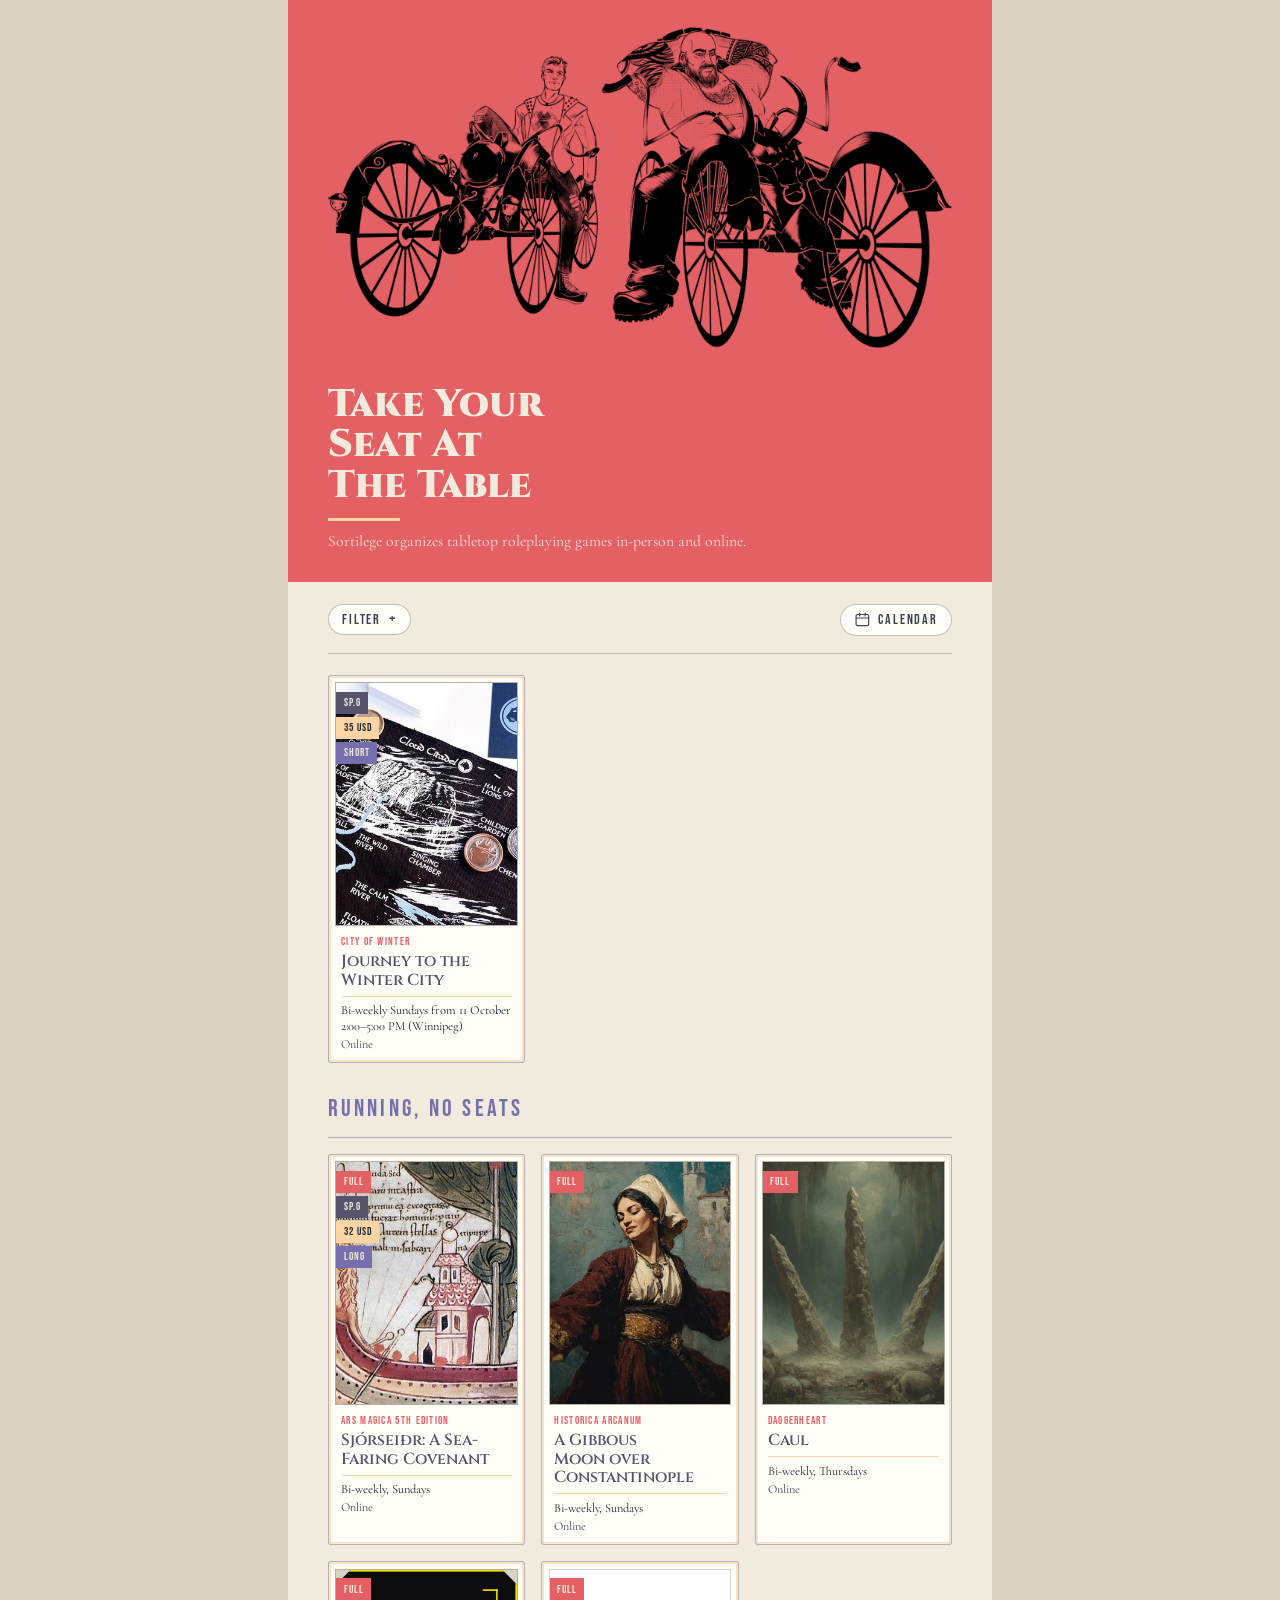
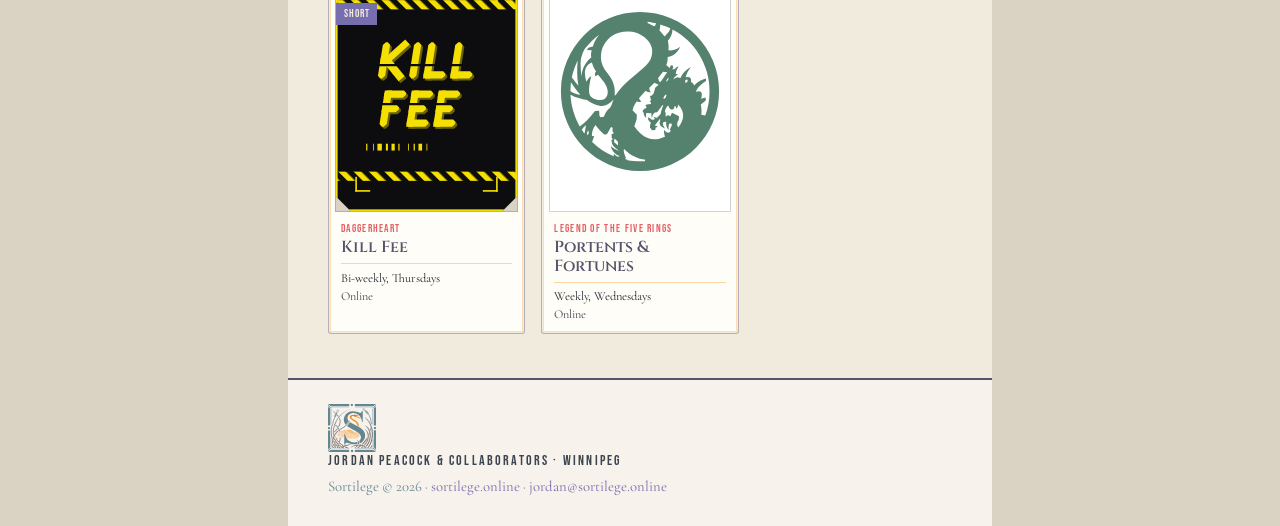
==== index.html @ 41e61c73 "Add the four Twin Cities Con one-shots, with art Hogmen, Speed Run, Glory and One With the Earth, 20" ====
<!DOCTYPE html>
<html lang="en">
<head>
<!-- Bump the ?v= on styles.css / data.js / app.js when they change,
     so returning visitors are not served a cached copy. -->
<meta charset="utf-8">
<meta name="viewport" content="width=device-width, initial-scale=1">
<title>Sortilege — Take Your Seat</title>
<meta name="description" content="Register for a Sortilege table.">
<link rel="icon" href="favicon.svg" type="image/svg+xml">
<link rel="alternate icon" href="favicon-32.png" sizes="32x32">
<link rel="apple-touch-icon" href="apple-touch-icon.png">
<meta name="theme-color" content="#e46064">
<link rel="preconnect" href="https://fonts.googleapis.com">
<link rel="preconnect" href="https://fonts.gstatic.com" crossorigin>
<link href="https://fonts.googleapis.com/css2?family=Cinzel:wght@400;600;700;900&amp;family=Cormorant+Garamond:ital,wght@0,300;0,400;0,500;0,600;1,400&amp;family=Bebas+Neue&amp;display=swap" rel="stylesheet">
<link rel="stylesheet" href="styles.css?v=48">
</head>
<body>
<main class="sheet">

  <header class="hero">
    <!-- Starts as the house art, which is the one thing that multiplies onto
         the coral. fillHero() drops is-house when an event supplies its own. -->
    <div class="hero__art is-house">
      <img id="hero-art" src="assets/art/the-filth.png" alt="" width="1600" height="822">
      <!-- Only set when the art's licence requires naming someone. Most of the
           set does not, so this stays hidden and takes up no room. Revealed on
           hover, and focusable so a keyboard or a tap can reach it too — hover
           alone does not exist on the phones this site is scanned from. -->
      <p class="hero__credit" id="hero-credit" tabindex="0" hidden></p>
    </div>
    <div class="hero__body">
      <p class="hero__system" id="hero-system" hidden></p>
      <h1 id="hero-title">Take Your <br>Seat At <br>The Table</h1>
      <div class="rule-gold"></div>
      <p id="hero-pitch">Sortilege organizes tabletop roleplaying games in-person and online.</p>
    </div>
  </header>

  <!-- Shown when no ?event= key is given, or the key is not one we know.
       Filter bar and tiles are both built from window.EVENTS by app.js. -->
  <section class="chooser" id="chooser" hidden>
    <div class="sec sec--chooser">
      <p class="lede" id="chooser-lede" hidden></p>

      <div class="filterbar">
        <div class="filterbar__row">
          <button type="button" class="filters__toggle" id="filters-toggle"
                  aria-expanded="false" aria-controls="filters">
            <span>FILTER</span>
            <span class="filters__active" id="filters-active" hidden></span>
            <span class="filters__caret" aria-hidden="true">+</span>
          </button>

          <button type="button" class="viewtoggle" id="view-toggle"
                  aria-pressed="false" aria-controls="calendar">
            <svg viewBox="0 0 24 24" aria-hidden="true" focusable="false">
              <rect x="3" y="5" width="18" height="16" rx="2"></rect>
              <path d="M3 10h18M8 3v4M16 3v4"></path>
            </svg>
            <span class="viewtoggle__label">CALENDAR</span>
          </button>
        </div>
        <div class="filters" id="filters" role="group" aria-label="Filter the tables" hidden></div>
      </div>

      <div class="tarots" id="chooser-list"></div>

      <!-- Tables with no seats left, kept below the ones you can still join.
           Built by the same code from the same filtered set. -->
      <div class="chooser__full" id="chooser-full" hidden>
        <h3 class="chooser__fullhead">RUNNING, NO SEATS</h3>
        <div class="tarots" id="chooser-full-list"></div>
      </div>

      <!-- Month view. Built from the same filtered set as the tiles. -->
      <section class="calendar" id="calendar" hidden aria-label="Games by month">
        <div class="calendar__head">
          <button type="button" class="calendar__nav" id="cal-prev" aria-label="Previous month">&#8592;</button>
          <h3 class="calendar__month" id="cal-month" role="status" aria-live="polite"></h3>
          <button type="button" class="calendar__nav" id="cal-next" aria-label="Next month">&#8594;</button>
        </div>
        <div class="calendar__grid" id="cal-grid"></div>
        <p class="calendar__note" id="cal-note"></p>
      </section>

      <p class="chooser__empty" id="chooser-empty" hidden>
        Nothing matches that combination.
        <button type="button" class="linkish" id="filters-clear">Show everything</button>
      </p>
    </div>
  </section>

  <!-- A table that has already played. Its QR still works and says so. -->
  <section class="notice" id="past" hidden>
    <div class="sec">
      <p class="kicker">ALREADY PLAYED</p>
      <h2 class="notice__title">This One Has Run</h2>

      <div class="booking">
        <p class="booking__kicker">THE TABLE</p>
        <p class="booking__title" id="past-event"></p>
        <dl class="booking__meta" id="past-meta"></dl>
      </div>

      <p class="lede" id="past-lede"></p>

      <a class="pay" id="past-browse" href="?">SEE WHAT'S ON NOW →</a>
    </div>
  </section>

  <!-- A table that was called off. Its QR still works and says what happened
       rather than claiming the night ran. -->
  <section class="notice" id="cancelled" hidden>
    <div class="sec">
      <p class="kicker">CALLED OFF</p>
      <h2 class="notice__title">This One Was Cancelled</h2>

      <div class="booking">
        <p class="booking__kicker">THE TABLE</p>
        <p class="booking__title" id="cancelled-event"></p>
        <dl class="booking__meta" id="cancelled-meta"></dl>
      </div>

      <p class="lede" id="cancelled-lede"></p>

      <a class="pay" id="cancelled-browse" href="?">SEE WHAT'S ON NOW →</a>
    </div>
  </section>

  <!-- Still running, but shut to signups. Its QR still works and says so. -->
  <section class="notice" id="closed" hidden>
    <div class="sec">
      <p class="kicker">REGISTRATION CLOSED</p>
      <h2 class="notice__title">This One Is Full Up</h2>

      <div class="booking">
        <p class="booking__kicker">THE TABLE</p>
        <p class="booking__title" id="closed-event"></p>
        <dl class="booking__meta" id="closed-meta"></dl>
      </div>

      <p class="lede" id="closed-lede"></p>

      <a class="pay" id="closed-browse" href="?">SEE WHAT'S ON NOW →</a>
    </div>
  </section>

  <!-- Run by us, seated by somebody else — a convention, say. Listed in full,
       but it takes nothing: the seats are not ours to give. -->
  <section class="notice" id="elsewhere" hidden>
    <div class="sec">
      <p class="kicker">SEATS COME FROM ELSEWHERE</p>
      <h2 class="notice__title">This One Is Booked There</h2>

      <div class="booking">
        <p class="booking__kicker">THE TABLE</p>
        <p class="booking__title" id="elsewhere-event"></p>
        <dl class="booking__meta" id="elsewhere-meta"></dl>
      </div>

      <p class="lede" id="elsewhere-lede"></p>

      <a class="pay" id="elsewhere-link" href="#" target="_blank" rel="noopener" hidden></a>
      <p class="hint" id="elsewhere-hint" hidden>Opens in a new tab.</p>

      <a class="booking__swap" id="elsewhere-swap" href="?">Not this one? Pick another table</a>
    </div>
  </section>

  <!-- StartPlaying tables are booked there, not here: no form, just the handoff. -->
  <section class="notice handoff" id="handoff" hidden>
    <div class="sec">
      <p class="kicker">BOOKED ELSEWHERE</p>
      <h2 class="notice__title">This One Runs On StartPlaying</h2>

      <div class="booking" id="handoff-booking">
        <p class="booking__kicker">THE TABLE</p>
        <p class="booking__title" id="handoff-event"></p>
        <dl class="booking__meta" id="handoff-meta"></dl>
      </div>

      <p class="lede" id="handoff-lede">
        Seats for this game are sold and scheduled through StartPlaying.games, so
        there is nothing to fill in here. You will need a StartPlaying account —
        they are free — and then you can claim your seat on the listing.
      </p>

      <a class="pay" id="handoff-link" href="#" target="_blank" rel="noopener">BOOK ON STARTPLAYING →</a>
      <p class="hint">Opens StartPlaying in a new tab.</p>

      <a class="booking__swap" id="handoff-swap" href="?">Not this one? Pick another table</a>
    </div>
  </section>

  <form class="form" id="register" novalidate hidden>

    <p class="intro" id="intro">Fill this in to claim a seat. I read every one myself and reply to confirm.</p>

    <section class="sec" data-step="1" data-step-title="Your seat" data-validate="essentials">
      <div class="sec__head">
        <h2>You Are</h2>
      </div>

      <!-- Which event this registration is for. Filled from ?event= by app.js. -->
      <div class="booking" id="booking">
        <p class="booking__kicker">REGISTERING FOR</p>
        <p class="booking__title" id="booking-title"></p>
        <dl class="booking__meta" id="booking-meta"></dl>
        <p class="booking__seats" id="booking-seats" hidden></p>
        <a class="booking__swap" id="booking-swap" href="?">Not this one? Pick another table</a>
      </div>

      <div class="field">
        <label for="name">PREFERRED NAME</label>
        <input type="text" id="name" name="name" autocomplete="name">
      </div>

      <div class="field">
        <label for="email">EMAIL</label>
        <input type="email" id="email" name="email" autocomplete="email" inputmode="email"
               placeholder="you@example.com">
        <p class="hint">I reply here to confirm, and copy you on the registration.</p>
      </div>

      <p class="error" id="essentials-error" role="alert" hidden></p>
    </section>

    <!-- The event's own questions are built in here from data.js, as .sec
         elements with their own data-step, so the wizard picks them up exactly
         like hand-written ones. -->
    <div id="event-steps"></div>

    <!-- Honeypot: hidden from people, irresistible to bots. -->
    <div class="trap" aria-hidden="true">
      <label for="website">Website</label>
      <input type="text" id="website" name="website" tabindex="-1" autocomplete="off">
    </div>

    <!-- Set by app.js: which event, which printed QR, and the email subject. -->
    <input type="hidden" name="event" id="event-field" value="">
    <input type="hidden" name="system" id="system-field" value="">
    <input type="hidden" name="ref" id="ref-field" value="">
    <input type="hidden" name="kind" id="kind-field" value="">
    <input type="hidden" name="waitlist" id="waitlist-field" value="">
    <input type="hidden" name="src" value="">

    <div class="submit-bar">
      <p class="consent" id="status" role="status" aria-live="polite"></p>
    </div>
  </form>

  <section class="done" id="done" hidden>
    <div class="done__head">
      <p class="kicker">SEAT REQUESTED</p>
      <h2 class="done__title">You're On The List</h2>
      <p class="done__lede" id="done-lede"></p>
    </div>

    <section class="sec">
      <div class="sec__head">
        <h2 id="pay-heading">Your Seat</h2>
      </div>
      <div class="booking booking--done" id="done-booking">
        <p class="booking__title" id="done-title"></p>
        <dl class="booking__meta" id="done-meta"></dl>
      </div>
      <p class="lede" id="pay-lede"></p>
      <a class="pay" id="pay-link" href="#" rel="noopener" hidden></a>
      <p class="hint" id="pay-note"></p>
      <a class="ics-link" id="calendar-link" download hidden>ADD TO CALENDAR</a>
      <p class="ref">YOUR REFERENCE · <span id="ref-shown"></span></p>
    </section>

    <section class="sec">
      <div class="sec__head">
        <h2>Stay In Touch</h2>
      </div>
      <a class="discord" id="discord-link" href="#" rel="noopener">JOIN THE SORTILEGE DISCORD</a>
      <p class="hint">Where tables are announced, filled, and played.</p>
    </section>
  </section>

  <footer class="foot">
    <img class="tile" src="assets/tiles/s.svg" alt="">
    <p class="foot__who">JORDAN PEACOCK &amp; COLLABORATORS &middot; WINNIPEG</p>
    <p class="foot__meta">Sortilege &copy; 2026 &middot; <a href="https://sortilege.online">sortilege.online</a> &middot; <a href="mailto:jordan@sortilege.online">jordan@sortilege.online</a></p>
  </footer>

</main>
<script src="data.js?v=48"></script>
<script src="shared.js?v=48"></script>
<script src="app.js?v=48"></script>
</body>
</html>
---- styles.css ----
/* Sortilege registration — styling derived from the Sortilege Gamemastering Pamphlet.
   Shares its chassis with the onboarding form in the landing repo: same tokens,
   same section/field/chip/tag/wizard components, minus the pieces that form has
   and this one does not (open-games carousel, availability grid, time-zone combo). */

:root {
  --paper:      #F0EBDD;
  --paper-alt:  #f7f2ec;
  --surround:   #DAD3C4;
  --ink:        #1F2730;
  --ink-soft:   #3d4650;
  --plum:       #58536c;
  --lilac:      #776ead;
  --coral:      #e46064;
  --gold:       #fdd5a5;
  --teal:       #638690;

  --serif:  'Cormorant Garamond', Georgia, serif;
  --display:'Cinzel', Georgia, serif;
  --label:  'Bebas Neue', 'Arial Narrow', sans-serif;

  --rule: 1px solid rgba(31, 39, 48, 0.18);
}

*, *::before, *::after { box-sizing: border-box; }

/* An author `display` rule outranks the UA sheet's [hidden], so an element that
   sets one (.pay, .discord, .chip…) stays visible when hidden is set from JS.
   Say it once, loudly, rather than remembering it at every call site. */
[hidden] { display: none !important; }

html { -webkit-text-size-adjust: 100%; }

body {
  margin: 0;
  background: var(--surround);
  color: var(--ink);
  font-family: var(--serif);
  font-size: 18px;
  line-height: 1.45;
}

.sheet {
  max-width: 44rem;
  margin: 0 auto;
  background: var(--paper);
  min-height: 100vh;
}

/* ---------- Hero ---------- */
/* The art is black line work on white; multiply drops the white to coral. */

.hero {
  background: var(--coral);
  color: var(--paper);
}

/* A small inset all round — enough that the art sits on the coral rather than
   being clipped by it, without the letterboxing the old height cap caused. */
.hero__art {
  position: relative; /* the credit overlay anchors to this */
  padding: 1.1rem;
  font-size: 0;
}

.hero__art img {
  display: block;
  width: 100%;
  /* Natural height, uncapped: the art is full width and unscaled. Every cover in
     the set is landscape or near-square, so nothing runs away — but a PORTRAIT
     cover would be tall here, which is why the README asks for wide art. */
  height: auto;
}

/* An attribution line for the one or two covers whose licence asks to be named.
   It sits ON the art and stays invisible until asked for: a legal obligation,
   not a caption, and nobody scanning a QR code at a table came to read it.
   Overlaid rather than placed in the flow so appearing costs no layout shift.

   Hover is the trigger, but hover does not exist on a phone, so the line is
   focusable: a tap or a Tab lands on it and :focus-within brings it up. */
.hero__credit {
  position: absolute;
  left: 1.1rem;
  right: 1.1rem;
  bottom: 1.1rem;
  margin: 0;
  padding: 0.4rem 0.55rem;
  background: rgba(31, 39, 48, 0.84);
  font-family: var(--label);
  font-size: 0.68rem;
  letter-spacing: 0.06em;
  line-height: 1.3;
  text-align: right;
  color: rgba(240, 235, 221, 0.92);
  opacity: 0;
  transition: opacity 140ms ease;
}

.hero__art:hover .hero__credit,
.hero__art:focus-within .hero__credit { opacity: 1; }

@media (prefers-reduced-motion: reduce) {
  .hero__credit { transition: none; }
}

/* multiply is the right technique for the house line art and nothing else: it
   drops the white out and leaves the ink on coral. Event art — paintings,
   photographs, a publisher's ornament on white — renders as supplied, because
   under multiply all of it collapses towards one coral tone. */
.hero__art.is-house img { mix-blend-mode: multiply; }

/* An event's own art is a picture hung on the coral: a paper mat and a gold
   hairline, the same frame the tiles use. The house art takes none of this —
   its white is blended away, so there would be nothing for a mat to sit
   against. */
.hero__art:not(.is-house) img {
  border: 1px solid rgba(31, 39, 48, 0.35);
  box-shadow: 0 0 0 4px var(--paper), 0 0 0 5px rgba(253, 213, 165, 0.9);
}

@media (min-width: 40rem) {
  .hero__art:not(.is-house) img {
    box-shadow: 0 0 0 6px var(--paper), 0 0 0 7px rgba(253, 213, 165, 0.9);
  }
}

.hero__body { padding: 0.4rem 1.5rem 1.2rem; }

.hero h1 {
  margin: 0;
  font-family: var(--display);
  font-weight: 900;
  font-size: clamp(1.7rem, 7vw, 2.4rem);
  line-height: 1.06;
  letter-spacing: 0.005em;
  text-wrap: balance;
}

.hero p {
  margin: 0.7rem 0 0;
  font-size: 0.98rem;
  line-height: 1.32;
  color: rgba(240, 235, 221, 0.95);
}

.rule-gold {
  width: 4.5rem;
  height: 3px;
  background: var(--gold);
  margin: 0.7rem 0 0;
}

/* ---------- Shared type ---------- */

.eyebrow {
  margin: 0 0 0.7rem;
  font-family: var(--label);
  font-size: 0.82rem;
  letter-spacing: 0.22em;
  line-height: 1.3;
  color: var(--lilac);
}

.sec__head {
  display: flex;
  margin-bottom: 1.4rem;
  padding-bottom: 0.9rem;
  border-bottom: 1px solid rgba(88, 83, 108, 0.4);
}

h2 {
  display: flex;
  flex: 1;
  align-items: flex-start;
  justify-content: space-between;
  gap: 1rem;
  margin: 0;
  font-family: var(--label);
  font-weight: 400;
  font-size: 1.5rem;
  line-height: 1.15;
  letter-spacing: 0.13em;
  text-transform: uppercase;
  color: var(--lilac);
}

/* Coral marker, top-right of whatever it is attached to. */
.optional {
  flex: none;
  font-family: var(--label);
  font-size: 0.72rem;
  letter-spacing: 0.18em;
  line-height: 1.6;
  color: var(--coral);
}

.field__label .optional,
.field > label .optional { float: right; }

.lede {
  margin: 0 0 1.4rem;
  color: var(--ink-soft);
  font-size: 1.02rem;
}

/* ---------- Form scaffold ---------- */

.form { padding: 0 0 3rem; }

.sec {
  padding: 2rem 1.5rem 2.25rem;
  border-top: var(--rule);
}

.sec:nth-of-type(even) { background: var(--paper-alt); }

/* Groups radio sets for assistive tech without drawing a box or notching a rule. */
fieldset.bare {
  margin: 0;
  padding: 0;
  border: 0;
  min-width: 0;
}

fieldset.bare > legend { padding: 0; }

.field { margin-top: 1.35rem; }

/* Both spellings of a field label: <label> where there is one control to point
   at, and a <span> where the control is a group. They must look identical —
   in the landing form the span silently fell back to the body serif. */
.field > label,
.field__label {
  display: block;
  margin-bottom: 0.4rem;
  font-family: var(--label);
  font-size: 0.95rem;
  letter-spacing: 0.1em;
  color: var(--ink);
}

.hint { margin: 0.25rem 0 0.5rem; font-size: 0.92rem; color: var(--ink-soft); font-style: italic; }

input[type="text"],
input[type="email"],
input[type="tel"],
textarea,
select {
  width: 100%;
  padding: 0.6rem 0.7rem;
  font-family: var(--serif);
  font-size: 1.02rem;
  color: var(--ink);
  background: #fffdf7;
  border: 1px solid rgba(31, 39, 48, 0.28);
  border-radius: 2px;
}

textarea { min-height: 5.5rem; resize: vertical; }

input:focus-visible,
textarea:focus-visible,
select:focus-visible,
button:focus-visible {
  outline: 2px solid var(--lilac);
  outline-offset: 1px;
}

/* ---------- Submit ---------- */

.submit-bar { padding: 2rem 1.5rem 0; border-top: var(--rule); }

button[type="submit"] {
  width: 100%;
  padding: 0.85rem 1rem;
  font-family: var(--label);
  font-size: 1.25rem;
  letter-spacing: 0.14em;
  color: var(--paper);
  background: var(--plum);
  border: 0;
  border-radius: 2px;
  cursor: pointer;
}

button[type="submit"]:hover { background: var(--coral); }

.consent { margin: 0.9rem 0 0; font-size: 0.92rem; color: var(--ink-soft); }

/* ---------- Footer ---------- */

.foot {
  padding: 1.5rem;
  border-top: 2px solid var(--plum);
  background: var(--paper-alt);
}

.foot p { margin: 0 0 0.3rem; }

.foot__who { margin-top: 0.85rem; font-family: var(--label); font-size: 0.85rem; letter-spacing: 0.16em; color: var(--ink-soft); }

.foot__meta { font-size: 0.92rem; color: var(--teal); }

a { color: var(--lilac); text-decoration: none; }
a:hover { color: var(--coral); }

.tile { width: 3rem; height: auto; display: block; }

@media (min-width: 40rem) {
  .hero__art { padding: 1.7rem 2.5rem; }
  .hero__body { padding: 0.6rem 2.5rem 1.8rem; }
  .sec, .submit-bar, .foot { padding-left: 2.5rem; padding-right: 2.5rem; }
  .sec { padding-top: 2.5rem; padding-bottom: 2.75rem; }
}

/* Honeypot — off-canvas rather than display:none, which some bots skip. */
.trap {
  position: absolute;
  left: -9999px;
  width: 1px;
  height: 1px;
  overflow: hidden;
}

.consent.is-error { color: var(--coral); }

/* ---------- Chips ---------- */

.sr-only {
  position: absolute; width: 1px; height: 1px;
  padding: 0; margin: -1px; overflow: hidden;
  clip-path: inset(50%); white-space: nowrap;
}

.chips { display: flex; flex-wrap: wrap; gap: 0.5rem; margin-top: 0.15rem; }
.chips--stack { flex-direction: column; align-items: flex-start; }

.chip { display: inline-flex; position: relative; }

.chip input {
  position: absolute; inset: 0;
  width: 100%; height: 100%;
  margin: 0; opacity: 0; cursor: pointer;
}

.chip span {
  display: inline-block;
  padding: 0.5rem 0.85rem;
  font-family: var(--label);
  font-size: 0.92rem;
  letter-spacing: 0.07em;
  color: var(--ink-soft);
  background: #fffdf7;
  border: 1px solid rgba(31, 39, 48, 0.28);
  border-radius: 999px;
  transition: background 0.12s, color 0.12s, border-color 0.12s;
}

.chip input:checked + span {
  color: var(--paper);
  background: var(--plum);
  border-color: var(--plum);
}

.chip input:focus-visible + span { outline: 2px solid var(--lilac); outline-offset: 2px; }

.write-in { margin-top: 0.6rem; }

/* ---------- Experience slider ---------- */

.slider {
  width: 100%;
  margin: 0.35rem 0 0;
  accent-color: var(--coral);
  background: transparent;
}

.slider__text {
  margin: 0.7rem 0 0;
  padding-left: 0.8rem;
  border-left: 3px solid var(--coral);
  font-size: 1.02rem;
  line-height: 1.35;
  color: var(--ink-soft);
  min-height: 2.6em;
}

/* Validation messages, shared by the name and email fields. */
.error { margin: 0.9rem 0 0; font-family: var(--label); font-size: 0.95rem; letter-spacing: 0.06em; color: var(--coral); }

/* ---------- Toggle switch ---------- */

.switch {
  display: grid;
  grid-template-columns: 3.1rem 1fr;
  gap: 0.8rem;
  align-items: center;
  position: relative;
  cursor: pointer;
}

.switch input { position: absolute; opacity: 0; width: 3.1rem; height: 1.7rem; margin: 0; cursor: pointer; }

.switch__track {
  width: 3.1rem; height: 1.7rem;
  background: rgba(31, 39, 48, 0.2);
  border-radius: 999px;
  position: relative;
  transition: background 0.15s;
}

.switch__track::after {
  content: '';
  position: absolute; top: 0.2rem; left: 0.2rem;
  width: 1.3rem; height: 1.3rem;
  background: var(--paper);
  border-radius: 50%;
  transition: transform 0.15s;
}

.switch input:checked + .switch__track { background: var(--coral); }
.switch input:checked + .switch__track::after { transform: translateX(1.4rem); }
.switch input:focus-visible + .switch__track { outline: 2px solid var(--lilac); outline-offset: 2px; }

.switch__text { font-size: 1.02rem; line-height: 1.35; color: var(--ink-soft); }

/* Portrait cards: the art is a band, the body carries the height. */

/* ---------- Discord ---------- */

.discord {
  display: block;
  padding: 0.8rem 1rem;
  font-family: var(--label);
  font-size: 1.1rem;
  letter-spacing: 0.12em;
  text-align: center;
  color: var(--paper);
  background: var(--lilac);
  border-radius: 2px;
}

.discord:hover { background: var(--plum); color: var(--paper); }

.sec .switch { margin-top: 1.3rem; }

/* ---------- Tag pickers ---------- */

.tagselect { position: relative; margin-top: 0.15rem; }

.tagselect__box {
  display: flex;
  flex-wrap: wrap;
  gap: 0.4rem;
  align-items: center;
  padding: 0.45rem 0.5rem;
  background: #fffdf7;
  border: 1px solid rgba(31, 39, 48, 0.28);
  border-radius: 2px;
  cursor: text;
}

.tagselect__box:focus-within { outline: 2px solid var(--lilac); outline-offset: 1px; }

.tagselect__tags { display: contents; }

.tag {
  display: inline-flex;
  align-items: center;
  gap: 0.35rem;
  padding: 0.28rem 0.3rem 0.28rem 0.6rem;
  font-family: var(--label);
  font-size: 0.88rem;
  letter-spacing: 0.06em;
  color: var(--paper);
  background: var(--plum);
  border-radius: 999px;
}

.tag__x {
  display: grid;
  place-items: center;
  width: 1.35rem;
  height: 1.35rem;
  padding: 0;
  font-size: 1rem;
  line-height: 1;
  color: var(--paper);
  background: rgba(240, 235, 221, 0.18);
  border: 0;
  border-radius: 50%;
  cursor: pointer;
}

.tag__x:hover { background: var(--coral); }

.tagselect__input {
  flex: 1;
  min-width: 9rem;
  padding: 0.32rem 0.15rem;
  font-family: var(--serif);
  font-size: 1.02rem;
  color: var(--ink);
  background: transparent;
  border: 0;
  outline: none;
}

.tagselect__menu {
  position: absolute;
  z-index: 20;
  left: 0;
  right: 0;
  max-height: 13rem;
  margin: 0.25rem 0 0;
  padding: 0;
  overflow-y: auto;
  list-style: none;
  background: #fffdf7;
  border: 1px solid rgba(88, 83, 108, 0.45);
  border-radius: 2px;
  box-shadow: 0 6px 18px rgba(31, 39, 48, 0.14);
}

.tagselect__option {
  padding: 0.6rem 0.75rem;
  font-size: 1rem;
  color: var(--ink-soft);
  cursor: pointer;
}

.tagselect__option:hover,
.tagselect__option.is-active { color: var(--paper); background: var(--plum); }

.tagselect__values { display: none; }

/* ---------- Step-through ---------- */
/* Only present once JS has grouped the sections; without it the page stays
   a single long form and none of this applies. */

.wizard__progress {
  position: sticky;
  top: 0;
  z-index: 15;
  padding: 0.85rem 1.5rem 0;
  background: var(--paper);
  border-bottom: 1px solid rgba(31, 39, 48, 0.14);
}

.wizard__dots { display: flex; flex-wrap: wrap; gap: 0.35rem; margin-bottom: 0.6rem; }

.wizard__dot {
  width: 1.6rem;
  height: 1.6rem;
  padding: 0;
  font-family: var(--label);
  font-size: 0.8rem;
  color: var(--ink-soft);
  background: transparent;
  border: 1px solid rgba(31, 39, 48, 0.28);
  border-radius: 50%;
  cursor: default;
}

.wizard__dot.is-reachable { cursor: pointer; }
.wizard__dot.is-done { color: var(--paper); background: var(--lilac); border-color: var(--lilac); }
.wizard__dot.is-current { color: var(--paper); background: var(--coral); border-color: var(--coral); }
.wizard__dot:focus-visible { outline: 2px solid var(--lilac); outline-offset: 2px; }

.wizard__meta { display: flex; align-items: baseline; justify-content: space-between; gap: 1rem; }

.wizard__title {
  font-family: var(--label);
  font-size: 0.95rem;
  letter-spacing: 0.14em;
  text-transform: uppercase;
  color: var(--plum);
}

.wizard__count {
  font-family: var(--label);
  font-size: 0.78rem;
  letter-spacing: 0.12em;
  color: var(--ink-soft);
}

.wizard__bar { height: 3px; margin-top: 0.55rem; background: rgba(31, 39, 48, 0.12); }
.wizard__bar span { display: block; height: 100%; background: var(--coral); transition: width 0.25s ease; }

.wizard__nav {
  display: flex;
  gap: 0.75rem;
  padding: 0 1.5rem 2rem;
}

.wizard__btn {
  flex: 1;
  padding: 0.85rem 1rem;
  font-family: var(--label);
  font-size: 1.1rem;
  letter-spacing: 0.12em;
  border: 0;
  border-radius: 2px;
  cursor: pointer;
}

.wizard__btn--back { color: var(--plum); background: transparent; border: 1px solid rgba(88, 83, 108, 0.5); }
.wizard__btn--back:disabled { opacity: 0.3; cursor: default; }
.wizard__btn--next { flex: 2; color: var(--paper); background: var(--plum); }
.wizard__btn--next:hover { background: var(--coral); }

/* The first visible step already sits under the sticky bar. */
.is-wizard .sec { border-top: 0; }
.is-wizard .sec:nth-of-type(even) { background: transparent; }

@media (min-width: 40rem) {
  .wizard__progress { padding-left: 2.5rem; padding-right: 2.5rem; }
  .wizard__nav { padding-left: 2.5rem; padding-right: 2.5rem; }
}

/* Past the first step the hero collapses; the sticky progress bar is the header. */
.is-stepping .hero__art { display: none; }

.is-stepping .hero__body { padding-top: 1.1rem; padding-bottom: 1.1rem; }

.is-stepping .hero h1 { font-size: 1.35rem; line-height: 1.1; }

.is-stepping .hero h1 br { display: none; }

.is-stepping .hero p,
.is-stepping .rule-gold { display: none; }

.is-stepping:not(.is-final-step) .foot { display: none; }

/* ---------- Confirmation ---------- */

.done { padding-bottom: 1rem; }

.done__head { padding: 2rem 1.5rem 0; }

.kicker {
  margin: 0 0 0.5rem;
  font-family: var(--label);
  font-size: 0.8rem;
  letter-spacing: 0.22em;
  color: var(--coral);
}

.done__title {
  margin: 0;
  font-family: var(--label);
  font-weight: 400;
  font-size: 2.1rem;
  letter-spacing: 0.1em;
  text-transform: uppercase;
  color: var(--plum);
}

.done__lede { margin: 0.8rem 0 0; color: var(--ink-soft); }

.done .sec { border-top: 0; }
.done .sec:nth-of-type(even) { background: transparent; }

/* The single-button first step should not leave a gap where Back was. */
.wizard__nav.is-single .wizard__btn--next { flex: 1; }

.is-done .hero__art { display: none; }
.is-done .hero__body { padding-top: 1.1rem; padding-bottom: 1.1rem; }
.is-done .hero h1 { font-size: 1.35rem; line-height: 1.1; }
.is-done .hero h1 br,
.is-done .hero p,
.is-done .rule-gold { display: none; }

@media (min-width: 40rem) {
  .done__head { padding-left: 2.5rem; padding-right: 2.5rem; }
}

/* The wizard's escape hatch: quieter than Back/Next, so it reads as a way out
   rather than the expected path. */
.wizard__row { display: flex; gap: 0.75rem; }

.wizard__skip {
  display: block;
  width: 100%;
  margin-top: 0.9rem;
  padding: 0.6rem 0.5rem;
  font-family: var(--label);
  font-size: 0.95rem;
  letter-spacing: 0.12em;
  color: var(--ink-soft);
  background: none;
  border: 0;
  border-bottom: 1px solid rgba(31, 39, 48, 0.22);
  cursor: pointer;
}

.wizard__skip:hover { color: var(--coral); border-bottom-color: var(--coral); }

.wizard__nav { flex-direction: column; }

/* With the dedicated submit button gone, the send control carries the weight on
   the final step. */
.wizard__skip.is-primary {
  color: var(--paper);
  background: var(--plum);
  border-bottom: 0;
  border-radius: 2px;
  padding: 0.85rem 1rem;
  font-size: 1.15rem;
}

.wizard__skip.is-primary:hover { background: var(--coral); color: var(--paper); }
.wizard__skip:disabled { opacity: 0.5; cursor: default; }

.intro {
  margin: 0;
  padding: 1.6rem 1.5rem 0;
  color: var(--ink-soft);
  font-size: 1.02rem;
  line-height: 1.4;
}

.submit-bar { border-top: 0; padding-top: 1rem; }

@media (min-width: 40rem) {
  .intro { padding-left: 2.5rem; padding-right: 2.5rem; }
}

/* ---------- Which event ---------- */
/* The hero is the event, so it carries the system above the title. */

.hero__system {
  margin: 0 0 0.55rem;
  font-family: var(--label);
  font-size: 0.85rem;
  letter-spacing: 0.2em;
  line-height: 1.3;
  color: var(--gold);
}

/* A restatement of what is being booked, on page one and again on the
   confirmation, so nobody ever wonders which table they just signed up to. */
.booking {
  margin: 0 0 0.4rem;
  padding: 0.95rem 1.05rem 1rem;
  background: #fffdf7;
  border: 1px solid rgba(88, 83, 108, 0.3);
  border-left: 3px solid var(--coral);
  border-radius: 2px;
}

.booking__kicker {
  margin: 0 0 0.3rem;
  font-family: var(--label);
  font-size: 0.72rem;
  letter-spacing: 0.2em;
  color: var(--coral);
}

.booking__title {
  margin: 0;
  font-family: var(--display);
  font-weight: 600;
  font-size: 1.1rem;
  line-height: 1.2;
  color: var(--plum);
}

.booking__meta {
  display: grid;
  grid-template-columns: auto 1fr;
  gap: 0.22rem 0.7rem;
  margin: 0.75rem 0 0;
  padding-top: 0.7rem;
  border-top: 1px solid rgba(31, 39, 48, 0.14);
}

.booking__meta dt {
  margin: 0;
  font-family: var(--label);
  font-size: 0.76rem;
  letter-spacing: 0.1em;
  color: var(--lilac);
}

.booking__meta dd { margin: 0; font-size: 0.9rem; line-height: 1.3; color: var(--ink); }

.booking__swap {
  display: inline-block;
  margin-top: 0.85rem;
  font-family: var(--label);
  font-size: 0.8rem;
  letter-spacing: 0.1em;
  color: var(--ink-soft);
  border-bottom: 1px solid rgba(31, 39, 48, 0.22);
}

.booking__swap:hover { color: var(--coral); border-bottom-color: var(--coral); }

.booking--done { border-left-color: var(--lilac); }

/* ---------- Table chooser ---------- */
/* Shown instead of the form when the URL carries no ?event= key. */

/* ---- filter bar ---- */


/* ---- collapse control ---- */

.filterbar {
  margin: 0 0 1.3rem;
  padding-bottom: 1.1rem;
  border-bottom: 1px solid rgba(88, 83, 108, 0.3);
}

/* FILTER on the left, the month view on the right. */
.filterbar__row { display: flex; align-items: center; justify-content: space-between; gap: 0.75rem; }

.viewtoggle {
  display: inline-flex;
  align-items: center;
  gap: 0.45rem;
  padding: 0.4rem 0.8rem;
  font-family: var(--label);
  font-size: 0.85rem;
  letter-spacing: 0.14em;
  color: var(--ink-soft);
  background: #fffdf7;
  border: 1px solid rgba(31, 39, 48, 0.28);
  border-radius: 999px;
  cursor: pointer;
}

.viewtoggle svg {
  width: 1.05rem;
  height: 1.05rem;
  fill: none;
  stroke: currentColor;
  stroke-width: 1.7;
  stroke-linecap: round;
}

.viewtoggle:hover { color: var(--plum); border-color: var(--plum); }
.viewtoggle:focus-visible { outline: 2px solid var(--lilac); outline-offset: 2px; }
.viewtoggle.is-on { color: var(--paper); background: var(--plum); border-color: var(--plum); }

.filters__toggle {
  display: inline-flex;
  align-items: center;
  gap: 0.5rem;
  padding: 0.4rem 0.8rem;
  font-family: var(--label);
  font-size: 0.85rem;
  letter-spacing: 0.14em;
  color: var(--ink-soft);
  background: #fffdf7;
  border: 1px solid rgba(31, 39, 48, 0.28);
  border-radius: 999px;
  cursor: pointer;
}

.filters__toggle:hover { color: var(--plum); border-color: var(--plum); }
.filters__toggle:focus-visible { outline: 2px solid var(--lilac); outline-offset: 2px; }

/* Something is filtering while the bar is shut, so say how many. */
.filters__toggle.is-active { color: var(--paper); background: var(--plum); border-color: var(--plum); }

.filters__active {
  display: grid;
  place-items: center;
  min-width: 1.25rem;
  height: 1.25rem;
  padding: 0 0.3rem;
  font-size: 0.72rem;
  color: var(--paper);
  background: var(--coral);
  border-radius: 999px;
}

.filters__caret { font-size: 1rem; line-height: 1; }

/* Two rows: every heading, then every set of choices. The grid fills row by
   row, so app.js appends all the labels and then all the chip groups. */
.filters {
  display: grid;
  grid-template-columns: repeat(var(--filter-cols, 3), 1fr);
  align-items: start;
  gap: 0.4rem 0.6rem;
  margin: 1rem 0 0;
}

/* Stacked inside each column: three side-by-side chip sets do not fit a phone,
   and stacking keeps the whole bar to the two rows asked for. */
.filters .chips { flex-direction: column; align-items: stretch; gap: 0.35rem; }
.filters .chip span { display: block; text-align: center; }

.filters__label {
  display: block;
  margin-bottom: 0.4rem;
  font-family: var(--label);
  font-size: 0.8rem;
  letter-spacing: 0.16em;
  color: var(--lilac);
}

/* Slightly tighter than the form's chips: there are more of them, and they are
   a control strip rather than an answer. */
.filters .chip span {
  padding: 0.38rem 0.7rem;
  font-size: 0.85rem;
}

.chooser__empty { margin: 0; color: var(--ink-soft); }

.linkish {
  padding: 0;
  font: inherit;
  color: var(--lilac);
  background: none;
  border: 0;
  border-bottom: 1px solid currentColor;
  cursor: pointer;
}

.linkish:hover { color: var(--coral); }

/* ---- tarot tiles ---- */
/* Two to a row on a phone, three once there is room. Portrait, framed, and
   stacked like a spread — which is the one visual joke this brand has earned. */

.tarots {
  display: grid;
  grid-template-columns: repeat(2, 1fr);
  gap: 0.85rem;
}

/* Tables with no seats left, set below the ones that have them. The heading is
   the one section-heading style the sheet uses everywhere else. */
.chooser__full { margin-top: 2rem; }

.chooser__fullhead {
  margin: 0 0 1rem;
  padding-bottom: 0.9rem;
  font-family: var(--label);
  font-weight: 400;
  font-size: 1.5rem;
  line-height: 1.15;
  letter-spacing: 0.13em;
  text-transform: uppercase;
  color: var(--lilac);
  border-bottom: 1px solid rgba(88, 83, 108, 0.4);
}

.tarot {
  display: flex;
  flex-direction: column;
  padding: 0.4rem;
  color: inherit;
  background: #fffdf7;
  border: 1px solid rgba(88, 83, 108, 0.45);
  border-radius: 3px;
  /* The gold hairline inside the border is the tarot frame. */
  box-shadow: inset 0 0 0 1px var(--paper), inset 0 0 0 2px rgba(253, 213, 165, 0.75);
  transition: border-color 0.12s, transform 0.12s;
}

.tarot:hover {
  border-color: var(--plum);
  transform: translateY(-2px);
}

.tarot__frame {
  position: relative;
  aspect-ratio: 3 / 4;
  overflow: hidden;
  background: var(--surround);
  border: 1px solid rgba(31, 39, 48, 0.2);
}

.tarot__frame img { display: block; width: 100%; height: 100%; object-fit: cover; }

/* No cover of its own: the house line art, multiplied onto coral and sized to
   sit rather than fill. */
.tarot__frame.is-fallback { background: var(--coral); }

.tarot__frame.is-fallback img {
  object-fit: contain;
  padding: 0.5rem;
  mix-blend-mode: multiply;
}

/* `fit: 'contain'` for art that must not be cropped — an ornament loses the
   point of itself if a 3:4 box keeps only its middle. It keeps its own
   background, which for ink on white means white. */
.tarot__frame.is-contain { background: #fff; }
.tarot__frame.is-contain img { object-fit: contain; }

 /* A short stack down the top-left of the art: how it stands, where it is,
   what it costs. Colour carries the category — coral for "act now", teal for
   free, plum for place, gold for money. */
.tarot__tokens {
  position: absolute;
  left: 0;
  top: 0.55rem;
  display: flex;
  flex-direction: column;
  align-items: flex-start;
  gap: 0.2rem;
}

.tarot__token {
  padding: 0.2rem 0.45rem;
  font-family: var(--label);
  font-size: 0.66rem;
  letter-spacing: 0.1em;
  text-transform: uppercase;
  color: var(--paper);
  background: var(--plum);
}

.tarot__token.is-free { background: var(--teal); }
.tarot__token.is-full { background: var(--coral); }
.tarot__token.is-place { background: var(--plum); }
.tarot__token.is-cost { color: var(--ink); background: var(--gold); }
.tarot__token.is-length { background: var(--lilac); }

.tarot__body { padding: 0.6rem 0.35rem 0.25rem; }

.tarot__system {
  margin: 0 0 0.2rem;
  font-family: var(--label);
  font-size: 0.64rem;
  letter-spacing: 0.12em;
  line-height: 1.25;
  color: var(--coral);
}

.tarot__title {
  margin: 0 0 0.4rem;
  padding-bottom: 0.4rem;
  font-family: var(--display);
  font-weight: 600;
  font-size: 0.92rem;
  line-height: 1.16;
  color: var(--plum);
  border-bottom: 1px solid var(--gold);
  text-wrap: balance;
}

.tarot__when {
  margin: 0;
  font-size: 0.78rem;
  line-height: 1.25;
  color: var(--ink);
}

.tarot__hours {
  margin: 0;
  font-size: 0.78rem;
  line-height: 1.25;
  color: var(--ink);
}

.tarot__where {
  margin: 0.15rem 0 0;
  font-size: 0.76rem;
  line-height: 1.25;
  color: var(--ink-soft);
}

@media (min-width: 30rem) {
  .tarots { grid-template-columns: repeat(3, 1fr); gap: 1rem; }
  .tarot__system { font-size: 0.68rem; }
  .tarot__title { font-size: 1rem; }
}

/* ---------- Payment ---------- */

.pay {
  display: block;
  margin-top: 1.2rem;
  padding: 0.85rem 1rem;
  font-family: var(--label);
  font-size: 1.15rem;
  letter-spacing: 0.12em;
  text-align: center;
  color: var(--paper);
  background: var(--plum);
  border-radius: 2px;
}

.pay:hover { background: var(--coral); color: var(--paper); }

/* The reference ties a Stripe payment back to the registration email. */
.ref {
  margin: 1.2rem 0 0;
  font-family: var(--label);
  font-size: 0.82rem;
  letter-spacing: 0.14em;
  color: var(--ink-soft);
}

.ref span { color: var(--coral); }

/* ---------- Seats & waitlist ---------- */

.booking__seats {
  margin: 0.7rem 0 0;
  font-family: var(--label);
  font-size: 0.85rem;
  letter-spacing: 0.1em;
  color: var(--teal);
}

.booking__seats.is-full { color: var(--coral); }

/* ---------- Add to calendar ---------- */
/* Quieter than the pay/book control: useful, but not the next thing to do.
   Named for the .ics it hands over, not "calendar" — that belongs to the month
   view, and when both had it the month grid inherited this button's border,
   padding and centred text. */

.ics-link {
  display: block;
  margin-top: 1.1rem;
  padding: 0.7rem 1rem;
  font-family: var(--label);
  font-size: 1rem;
  letter-spacing: 0.12em;
  text-align: center;
  color: var(--plum);
  background: transparent;
  border: 1px solid rgba(88, 83, 108, 0.5);
  border-radius: 2px;
}

.ics-link:hover { color: var(--paper); background: var(--plum); }

/* ---------- Chooser section ---------- */
/* Opens straight on the filters: no heading, no lede, no rule above them. */

.sec--chooser { padding-top: 1.4rem; border-top: 0; }

/* ---------- Standing notices: handed off, or already played ---------- */

.notice .kicker { margin-bottom: 0.4rem; }

.notice__title {
  margin: 0 0 1.3rem;
  font-family: var(--label);
  font-weight: 400;
  font-size: 1.7rem;
  line-height: 1.1;
  letter-spacing: 0.1em;
  text-transform: uppercase;
  color: var(--plum);
}

.notice .booking { margin-bottom: 1.3rem; }
.notice .pay { margin-top: 1.3rem; }
.notice .booking__swap { margin-top: 1.6rem; }

/* The hero is the whole welcome on a handoff; the footer belongs at the end. */
.is-handoff .hero__body { padding-bottom: 1.4rem; }

/* ---------- Month view ---------- */

.calendar__head {
  display: flex;
  align-items: center;
  justify-content: space-between;
  gap: 0.75rem;
  margin-bottom: 0.9rem;
}

.calendar__month {
  margin: 0;
  font-family: var(--label);
  font-size: 1.15rem;
  letter-spacing: 0.14em;
  text-transform: uppercase;
  color: var(--plum);
}

.calendar__nav {
  width: 2.1rem;
  height: 2.1rem;
  font-size: 0.95rem;
  color: var(--plum);
  background: transparent;
  border: 1px solid rgba(88, 83, 108, 0.45);
  border-radius: 50%;
  cursor: pointer;
}

.calendar__nav:hover { color: var(--paper); background: var(--plum); }
.calendar__nav:focus-visible { outline: 2px solid var(--lilac); outline-offset: 2px; }

.calendar__grid {
  display: grid;
  /* minmax(0,…) not 1fr: 1fr floors at min-content, so a long game title would
     widen its column and push Saturday off the screen. */
  grid-template-columns: repeat(7, minmax(0, 1fr));
  gap: 2px;
  background: rgba(88, 83, 108, 0.22);
  border: 1px solid rgba(88, 83, 108, 0.22);
}

.calendar__weekday {
  padding: 0.35rem 0;
  font-family: var(--label);
  font-size: 0.7rem;
  letter-spacing: 0.1em;
  text-align: center;
  color: var(--lilac);
  background: var(--paper);
}

.calendar__cell {
  position: relative;
  min-width: 0;
  min-height: 3.4rem;
  padding: 0.2rem 0.15rem 0.25rem;
  background: #fffdf7;
}

.calendar__cell.is-empty { background: var(--paper); }

.calendar__day {
  display: block;
  font-family: var(--label);
  font-size: 0.72rem;
  line-height: 1.2;
  text-align: center;
  color: var(--ink-soft);
}

.calendar__cell.is-today .calendar__day {
  color: var(--paper);
  background: var(--coral);
  border-radius: 999px;
}

/* A game on a day. Too narrow for a title at this width, so the bar carries the
   colour and the popover carries the words. */
.calendar__event {
  display: block;
  min-width: 0;
  margin-top: 0.15rem;
  padding: 0.12rem 0.2rem;
  overflow: hidden;
  font-family: var(--label);
  font-size: 0.6rem;
  letter-spacing: 0.02em;
  line-height: 1.25;
  white-space: nowrap;
  text-overflow: ellipsis;
  color: var(--paper);
  background: var(--plum);
  border-radius: 2px;
}

.calendar__event:hover,
.calendar__event:focus-visible { color: var(--paper); background: var(--coral); }

/* The details. Shown on hover, on keyboard focus, and on tap — a phone has no
   hover, and a tap on the link reveals it before a second tap follows through. */
.calendar__pop {
  position: absolute;
  left: 50%;
  bottom: calc(100% + 0.3rem);
  z-index: 30;
  display: none;
  width: max-content;
  max-width: 13rem;
  padding: 0.6rem 0.7rem;
  transform: translateX(-50%);
  font-family: var(--serif);
  font-size: 0.82rem;
  letter-spacing: 0;
  line-height: 1.35;
  white-space: normal;
  text-overflow: clip;
  color: var(--ink);
  background: var(--paper-alt);
  border: 1px solid var(--plum);
  border-radius: 2px;
  box-shadow: 0 6px 18px rgba(31, 39, 48, 0.2);
}

.calendar__pop strong {
  display: block;
  margin-bottom: 0.25rem;
  font-family: var(--display);
  font-weight: 600;
  font-size: 0.92rem;
  color: var(--plum);
}

.calendar__pop span { display: block; color: var(--ink-soft); }

.calendar__go {
  margin-top: 0.35rem;
  font-family: var(--label);
  font-size: 0.75rem;
  letter-spacing: 0.1em;
  color: var(--coral) !important;
}

.calendar__event:hover .calendar__pop,
.calendar__event:focus .calendar__pop,
.calendar__event:focus-within .calendar__pop { display: block; }

/* Near the edges the popover would overflow the sheet, so the first and last
   columns anchor to their own side instead of centring. */
.calendar__cell:nth-child(7n + 1) .calendar__pop,
.calendar__cell:nth-child(7n + 2) .calendar__pop { left: 0; transform: none; }

.calendar__cell:nth-child(7n),
.calendar__cell:nth-child(7n + 6) { position: relative; }

.calendar__cell:nth-child(7n) .calendar__pop,
.calendar__cell:nth-child(7n + 6) .calendar__pop { left: auto; right: 0; transform: none; }

.calendar__note {
  margin: 0.9rem 0 0;
  font-size: 0.88rem;
  font-style: italic;
  line-height: 1.35;
  color: var(--ink-soft);
}

@media (min-width: 30rem) {
  .calendar__cell { min-height: 4.4rem; }
  .calendar__event { font-size: 0.68rem; padding: 0.18rem 0.3rem; }
  .calendar__weekday { font-size: 0.76rem; }
}
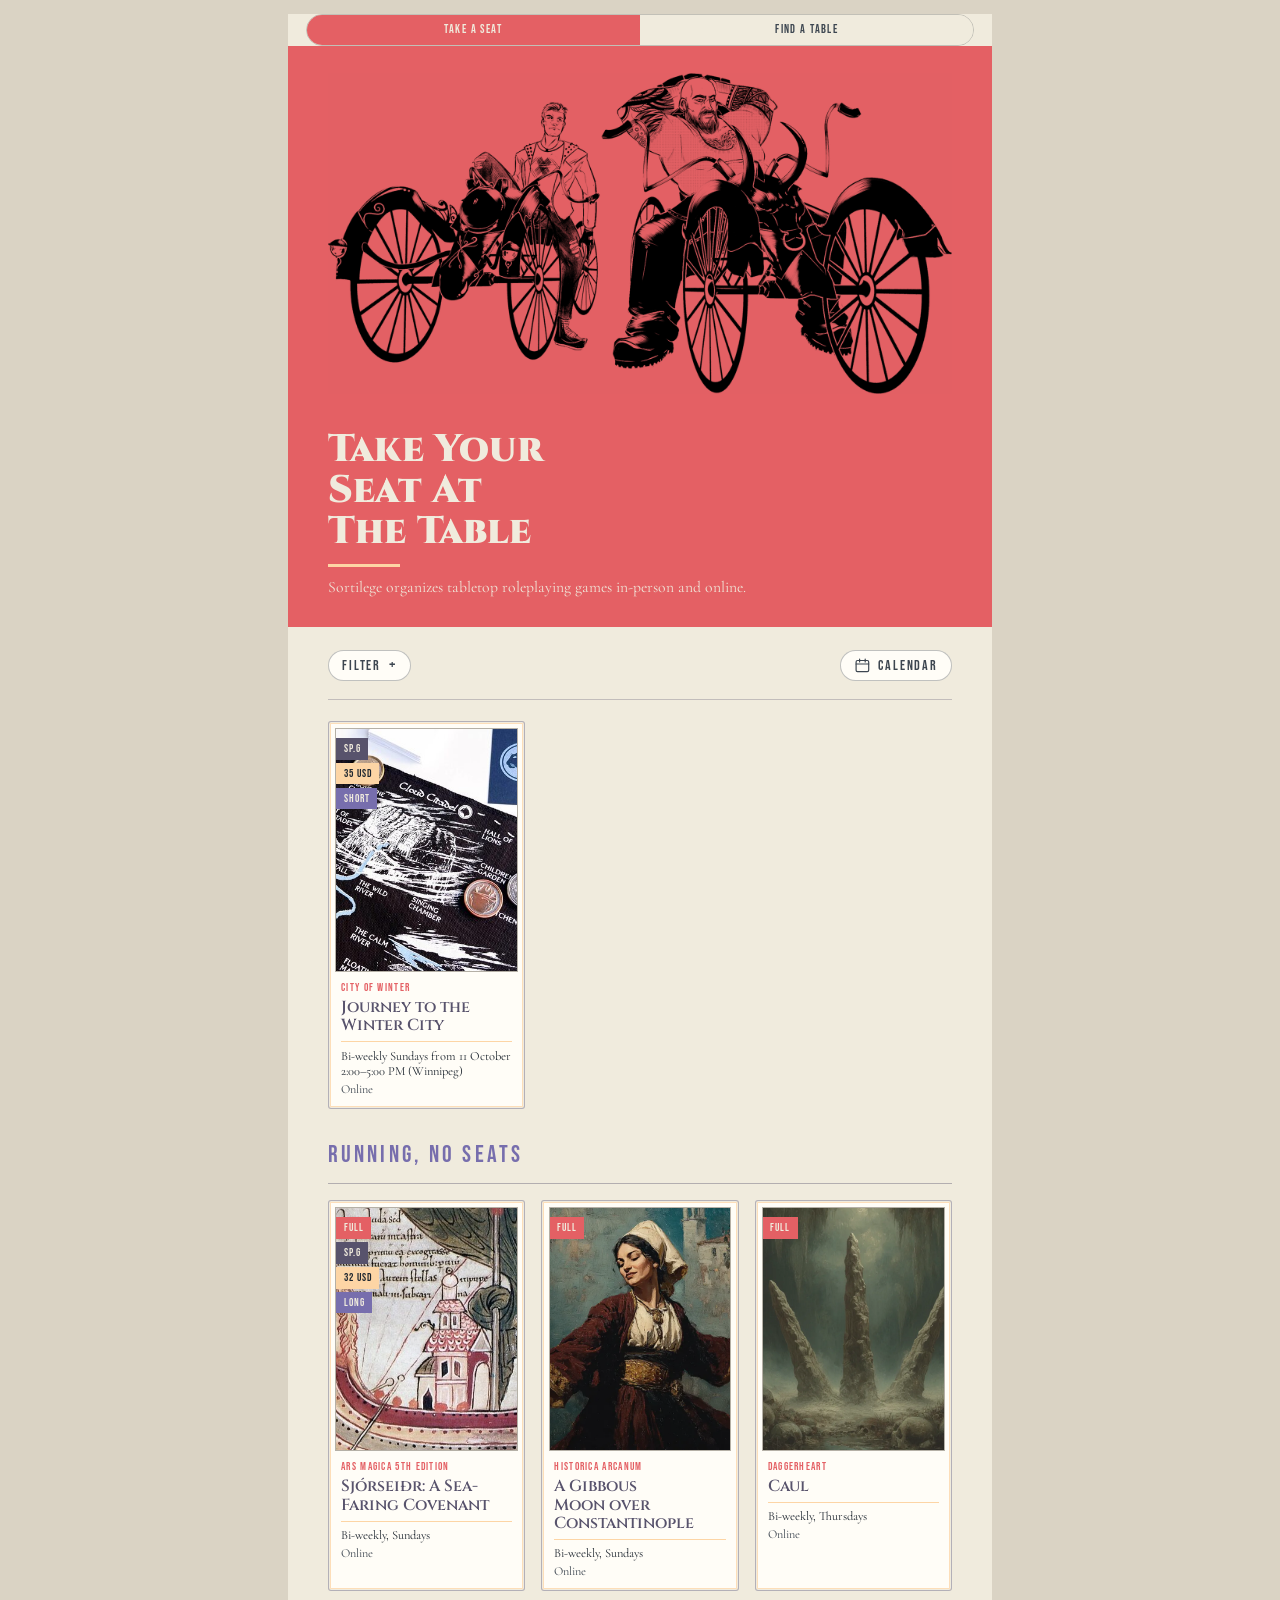
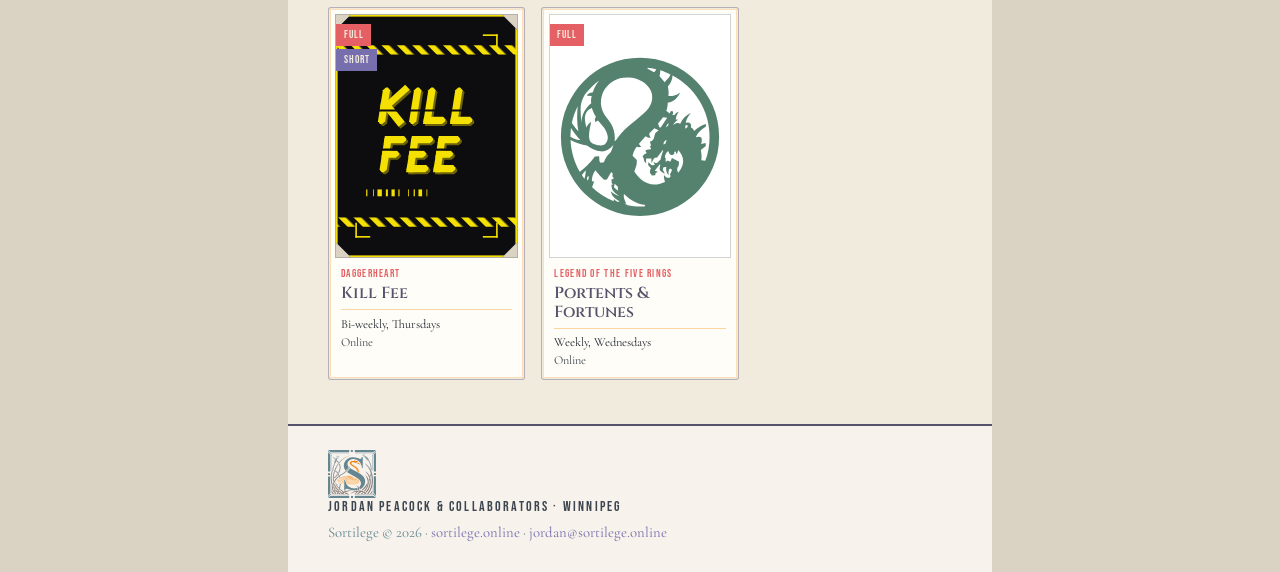
==== commit da3a1670: "Add a switch to landing.sortilege.online Sortilege has two front doors — this one books a table some" ====
--- a/index.html
+++ b/index.html
@@ -14,10 +14,20 @@
 <link rel="preconnect" href="https://fonts.googleapis.com">
 <link rel="preconnect" href="https://fonts.gstatic.com" crossorigin>
 <link href="https://fonts.googleapis.com/css2?family=Cinzel:wght@400;600;700;900&amp;family=Cormorant+Garamond:ital,wght@0,300;0,400;0,500;0,600;1,400&amp;family=Bebas+Neue&amp;display=swap" rel="stylesheet">
-<link rel="stylesheet" href="styles.css?v=48">
+<link rel="stylesheet" href="styles.css?v=51">
 </head>
 <body>
 <main class="sheet">
+
+  <!-- Sortilege has two front doors and a reader arrives at whichever the QR
+       code pointed at, so each names the other. The half you are on is a span
+       and not a link, because there is nowhere for it to go. Keep the two
+       labels and the order identical on landing.sortilege.online, or the pair
+       stops reading as one control when somebody crosses between them. -->
+  <nav class="siteswitch" aria-label="Sortilege sites">
+    <span class="siteswitch__on" aria-current="page">Take a Seat</span>
+    <a class="siteswitch__off" href="https://landing.sortilege.online/">Find a Table</a>
+  </nav>
 
   <header class="hero">
     <!-- Starts as the house art, which is the one thing that multiplies onto
@@ -289,8 +299,8 @@
   </footer>
 
 </main>
-<script src="data.js?v=48"></script>
-<script src="shared.js?v=48"></script>
-<script src="app.js?v=48"></script>
+<script src="data.js?v=51"></script>
+<script src="shared.js?v=51"></script>
+<script src="app.js?v=51"></script>
 </body>
 </html>
--- a/styles.css
+++ b/styles.css
@@ -45,6 +45,50 @@
   margin: 0 auto;
   background: var(--paper);
   min-height: 100vh;
+}
+
+/* ---------- Site switch ---------- */
+/* Two front doors: this site takes a booking for a table somebody has already
+   picked, landing.sortilege.online asks what they want and matches them to
+   one. Sits above the hero on both pages here and on its opposite number, so
+   crossing over feels like one switch rather than two separate links. */
+
+.siteswitch {
+  display: flex;
+  margin: 0.9rem 1.1rem 0;
+  border: 1px solid rgba(31, 39, 48, 0.22);
+  border-radius: 999px;
+  overflow: hidden;
+  font-family: var(--label);
+  font-size: 0.74rem;
+  letter-spacing: 0.12em;
+  text-transform: uppercase;
+}
+
+.siteswitch > * {
+  flex: 1;
+  padding: 0.55rem 0.4rem;
+  line-height: 1;
+  text-align: center;
+  text-decoration: none;
+}
+
+.siteswitch__on {
+  color: var(--paper);
+  background: var(--coral);
+}
+
+.siteswitch__off {
+  color: var(--ink-soft);
+  background: var(--paper);
+}
+
+.siteswitch__off:hover { color: var(--ink); background: var(--surround); }
+
+/* Links are not in the global focus ring, so this one says it itself. */
+.siteswitch__off:focus-visible {
+  outline: 2px solid var(--lilac);
+  outline-offset: -2px;
 }
 
 /* ---------- Hero ---------- */
@@ -1021,6 +1065,9 @@
 
 .tarot__token.is-free { background: var(--teal); }
 .tarot__token.is-full { background: var(--coral); }
+/* A shade darker than the city token below it, so the pair reads as venue then
+   place rather than as one repeated marker. */
+.tarot__token.is-venue { background: var(--ink-soft); }
 .tarot__token.is-place { background: var(--plum); }
 .tarot__token.is-cost { color: var(--ink); background: var(--gold); }
 .tarot__token.is-length { background: var(--lilac); }
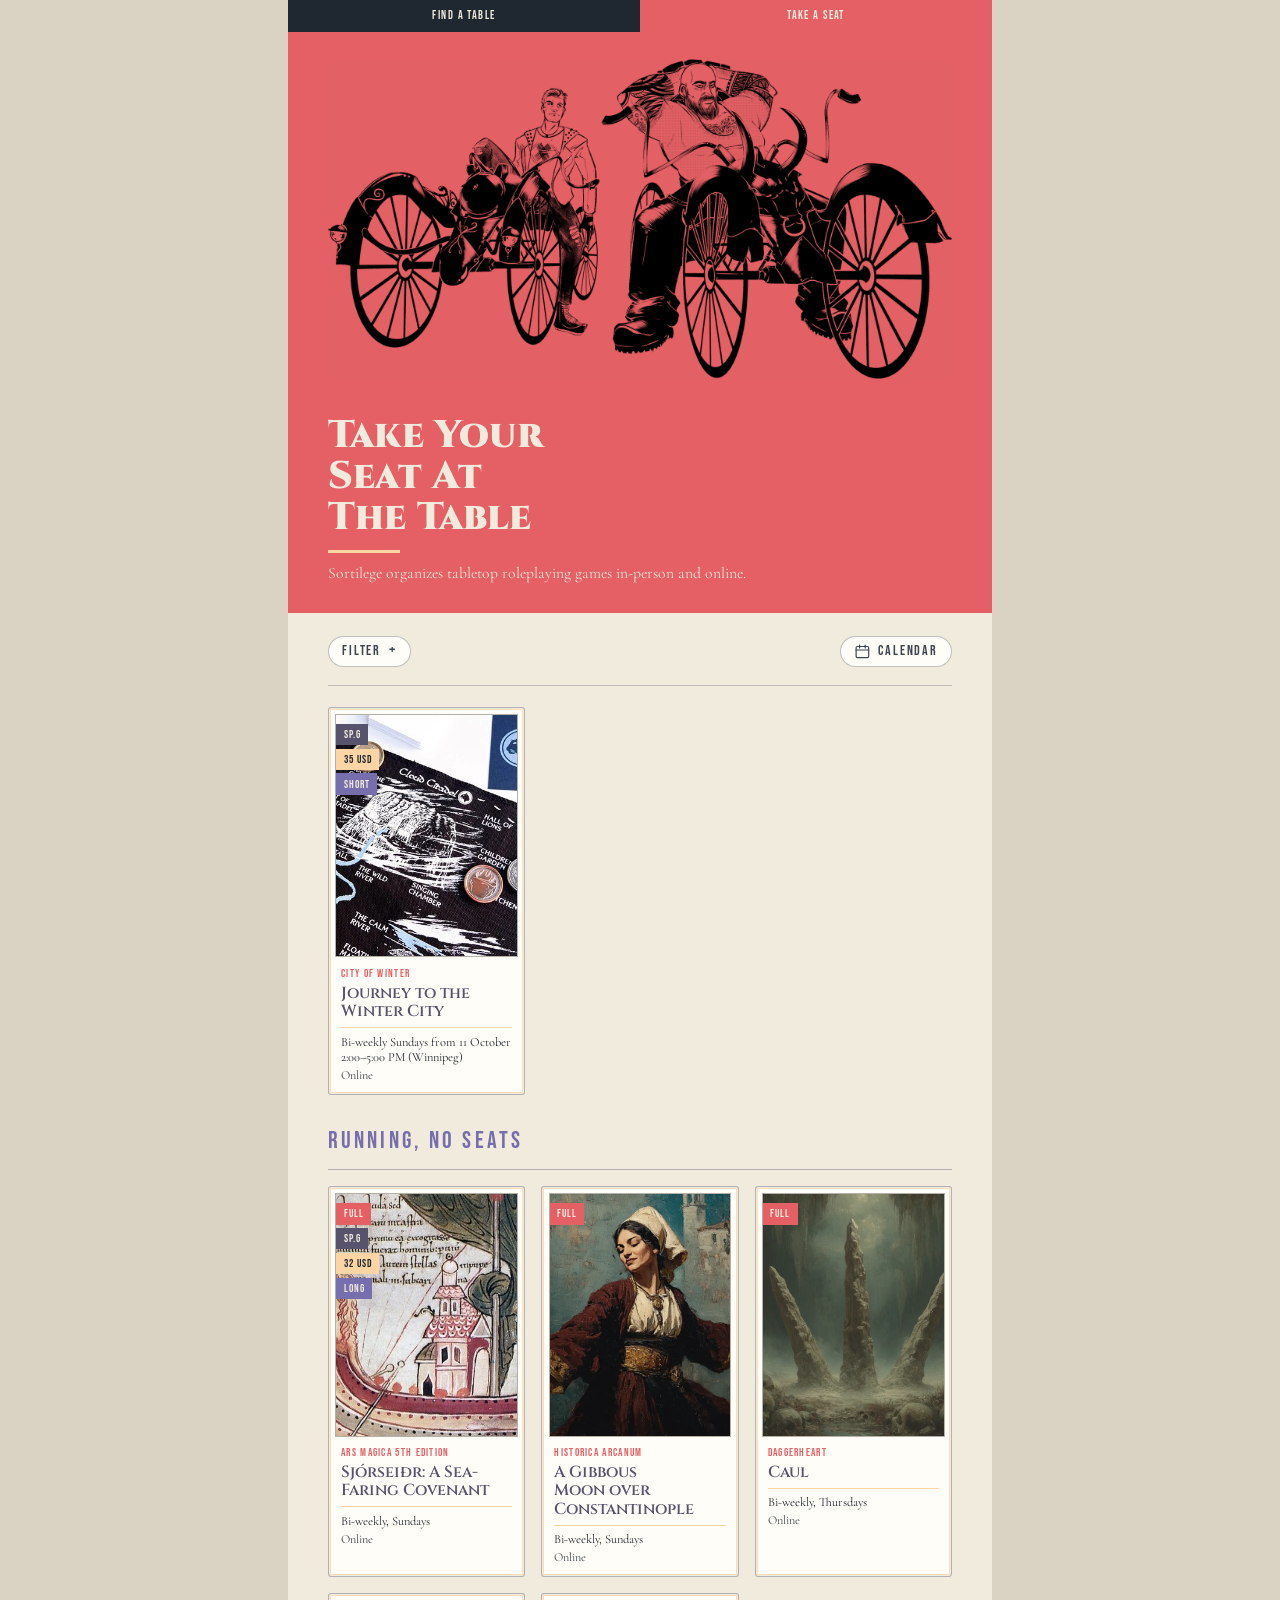
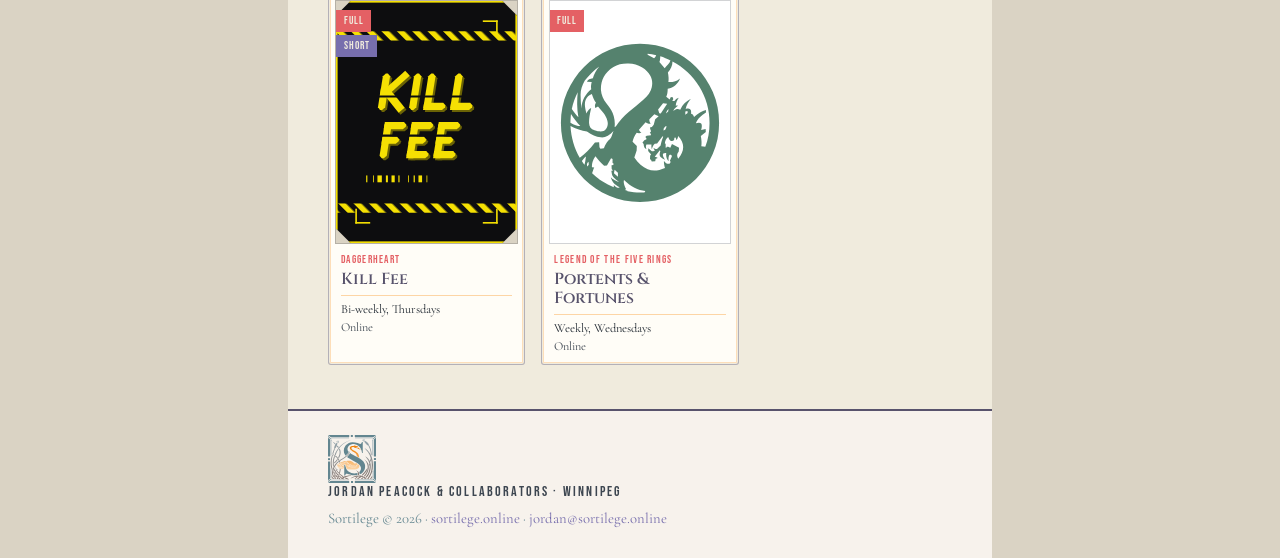
==== commit d6d003b1: "Square the site switch and put Find a Table first The pill was inset and rounded, which left a pale " ====
--- a/index.html
+++ b/index.html
@@ -14,7 +14,7 @@
 <link rel="preconnect" href="https://fonts.googleapis.com">
 <link rel="preconnect" href="https://fonts.gstatic.com" crossorigin>
 <link href="https://fonts.googleapis.com/css2?family=Cinzel:wght@400;600;700;900&amp;family=Cormorant+Garamond:ital,wght@0,300;0,400;0,500;0,600;1,400&amp;family=Bebas+Neue&amp;display=swap" rel="stylesheet">
-<link rel="stylesheet" href="styles.css?v=51">
+<link rel="stylesheet" href="styles.css?v=52">
 </head>
 <body>
 <main class="sheet">
@@ -25,8 +25,8 @@
        labels and the order identical on landing.sortilege.online, or the pair
        stops reading as one control when somebody crosses between them. -->
   <nav class="siteswitch" aria-label="Sortilege sites">
+    <a class="siteswitch__off" href="https://landing.sortilege.online/">Find a Table</a>
     <span class="siteswitch__on" aria-current="page">Take a Seat</span>
-    <a class="siteswitch__off" href="https://landing.sortilege.online/">Find a Table</a>
   </nav>
 
   <header class="hero">
@@ -299,8 +299,8 @@
   </footer>
 
 </main>
-<script src="data.js?v=51"></script>
-<script src="shared.js?v=51"></script>
-<script src="app.js?v=51"></script>
+<script src="data.js?v=52"></script>
+<script src="shared.js?v=52"></script>
+<script src="app.js?v=52"></script>
 </body>
 </html>
--- a/styles.css
+++ b/styles.css
@@ -51,14 +51,15 @@
 /* Two front doors: this site takes a booking for a table somebody has already
    picked, landing.sortilege.online asks what they want and matches them to
    one. Sits above the hero on both pages here and on its opposite number, so
-   crossing over feels like one switch rather than two separate links. */
+   crossing over feels like one switch rather than two separate links.
+
+   Square and full-bleed, with no margin under it: the coral half runs straight
+   into the coral hero below, which is what makes the bar read as part of the
+   page you are on rather than a control floating above it. Inset it, round it
+   or give it a bottom border and a pale line appears between the two corals. */
 
 .siteswitch {
   display: flex;
-  margin: 0.9rem 1.1rem 0;
-  border: 1px solid rgba(31, 39, 48, 0.22);
-  border-radius: 999px;
-  overflow: hidden;
   font-family: var(--label);
   font-size: 0.74rem;
   letter-spacing: 0.12em;
@@ -67,7 +68,7 @@
 
 .siteswitch > * {
   flex: 1;
-  padding: 0.55rem 0.4rem;
+  padding: 0.62rem 0.4rem;
   line-height: 1;
   text-align: center;
   text-decoration: none;
@@ -78,12 +79,14 @@
   background: var(--coral);
 }
 
+/* Ink rather than a pale tone: the page background outside the sheet is
+   --surround, so anything near it loses the half's edge at desktop widths. */
 .siteswitch__off {
-  color: var(--ink-soft);
-  background: var(--paper);
-}
-
-.siteswitch__off:hover { color: var(--ink); background: var(--surround); }
+  color: var(--paper);
+  background: var(--ink);
+}
+
+.siteswitch__off:hover { background: var(--ink-soft); }
 
 /* Links are not in the global focus ring, so this one says it itself. */
 .siteswitch__off:focus-visible {
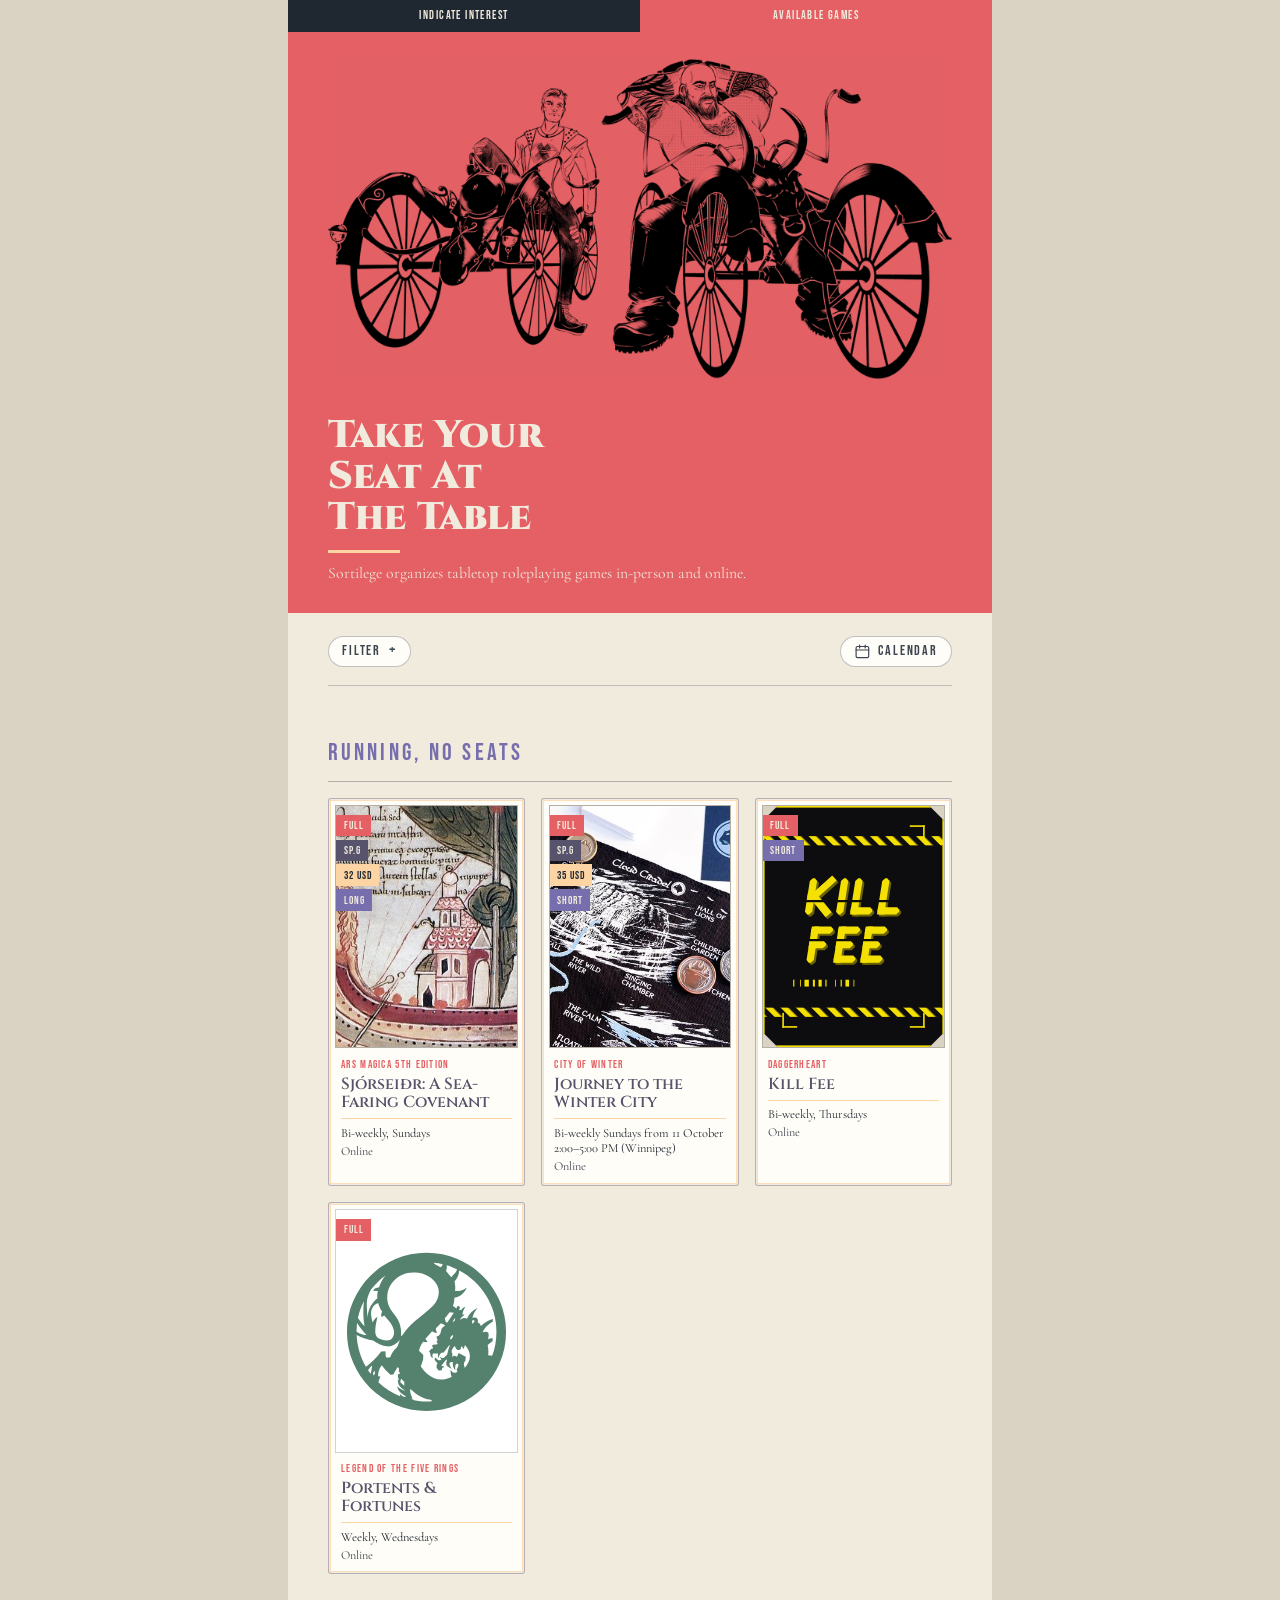
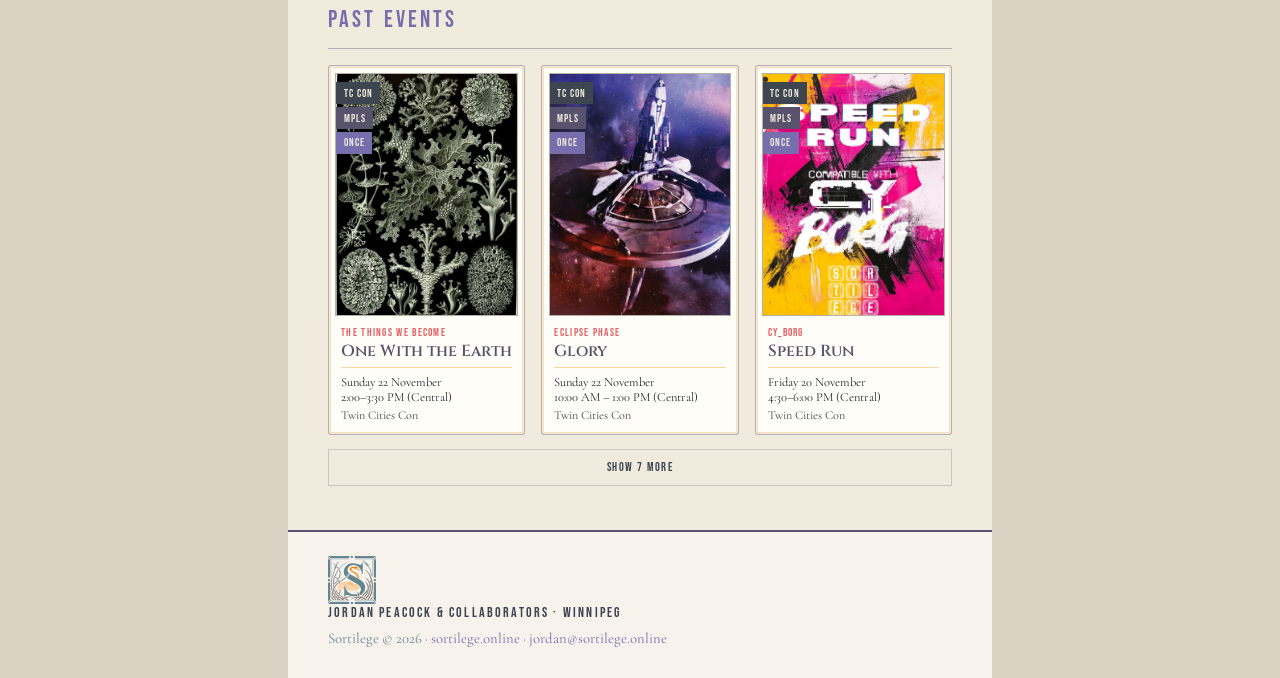
==== commit 84280a35: "Add a Past Events strip; Winter City has no seats left Journey to the Winter City joins RUNNING, NO " ====
--- a/index.html
+++ b/index.html
@@ -14,7 +14,7 @@
 <link rel="preconnect" href="https://fonts.googleapis.com">
 <link rel="preconnect" href="https://fonts.gstatic.com" crossorigin>
 <link href="https://fonts.googleapis.com/css2?family=Cinzel:wght@400;600;700;900&amp;family=Cormorant+Garamond:ital,wght@0,300;0,400;0,500;0,600;1,400&amp;family=Bebas+Neue&amp;display=swap" rel="stylesheet">
-<link rel="stylesheet" href="styles.css?v=52">
+<link rel="stylesheet" href="styles.css?v=53">
 </head>
 <body>
 <main class="sheet">
@@ -25,8 +25,8 @@
        labels and the order identical on landing.sortilege.online, or the pair
        stops reading as one control when somebody crosses between them. -->
   <nav class="siteswitch" aria-label="Sortilege sites">
-    <a class="siteswitch__off" href="https://landing.sortilege.online/">Find a Table</a>
-    <span class="siteswitch__on" aria-current="page">Take a Seat</span>
+    <a class="siteswitch__off" href="https://landing.sortilege.online/">Indicate Interest</a>
+    <span class="siteswitch__on" aria-current="page">Available Games</span>
   </nav>
 
   <header class="hero">
@@ -84,6 +84,18 @@
         <div class="tarots" id="chooser-full-list"></div>
       </div>
 
+      <!-- Nights that have run, under the ones that are still to. Built from
+           archive() in shared.js — the same list /past/ shows — so neither can
+           drift from the other's idea of what has played. Capped at three with
+           a button for the rest; a record grows without limit and this page is
+           a shopfront first. -->
+      <div class="chooser__full" id="chooser-past" hidden>
+        <h3 class="chooser__fullhead">PAST EVENTS</h3>
+        <div class="tarots" id="chooser-past-list"></div>
+        <button type="button" class="chooser__more" id="chooser-past-more" hidden
+                aria-expanded="false" aria-controls="chooser-past-list"></button>
+      </div>
+
       <!-- Month view. Built from the same filtered set as the tiles. -->
       <section class="calendar" id="calendar" hidden aria-label="Games by month">
         <div class="calendar__head">
@@ -299,8 +311,8 @@
   </footer>
 
 </main>
-<script src="data.js?v=52"></script>
-<script src="shared.js?v=52"></script>
-<script src="app.js?v=52"></script>
+<script src="data.js?v=53"></script>
+<script src="shared.js?v=53"></script>
+<script src="app.js?v=53"></script>
 </body>
 </html>
--- a/styles.css
+++ b/styles.css
@@ -46,6 +46,24 @@
   background: var(--paper);
   min-height: 100vh;
 }
+
+/* The archive strip's reveal. A plain row rather than a pill: it sits at the
+   bottom of a grid of tiles and should not compete with them. */
+.chooser__more {
+  display: block;
+  width: 100%;
+  margin-top: 0.9rem;
+  padding: 0.6rem;
+  border: var(--rule);
+  background: none;
+  color: var(--ink-soft);
+  font-family: var(--label);
+  font-size: 0.78rem;
+  letter-spacing: 0.12em;
+  cursor: pointer;
+}
+
+.chooser__more:hover { color: var(--paper); background: var(--ink-soft); }
 
 /* ---------- Site switch ---------- */
 /* Two front doors: this site takes a booking for a table somebody has already
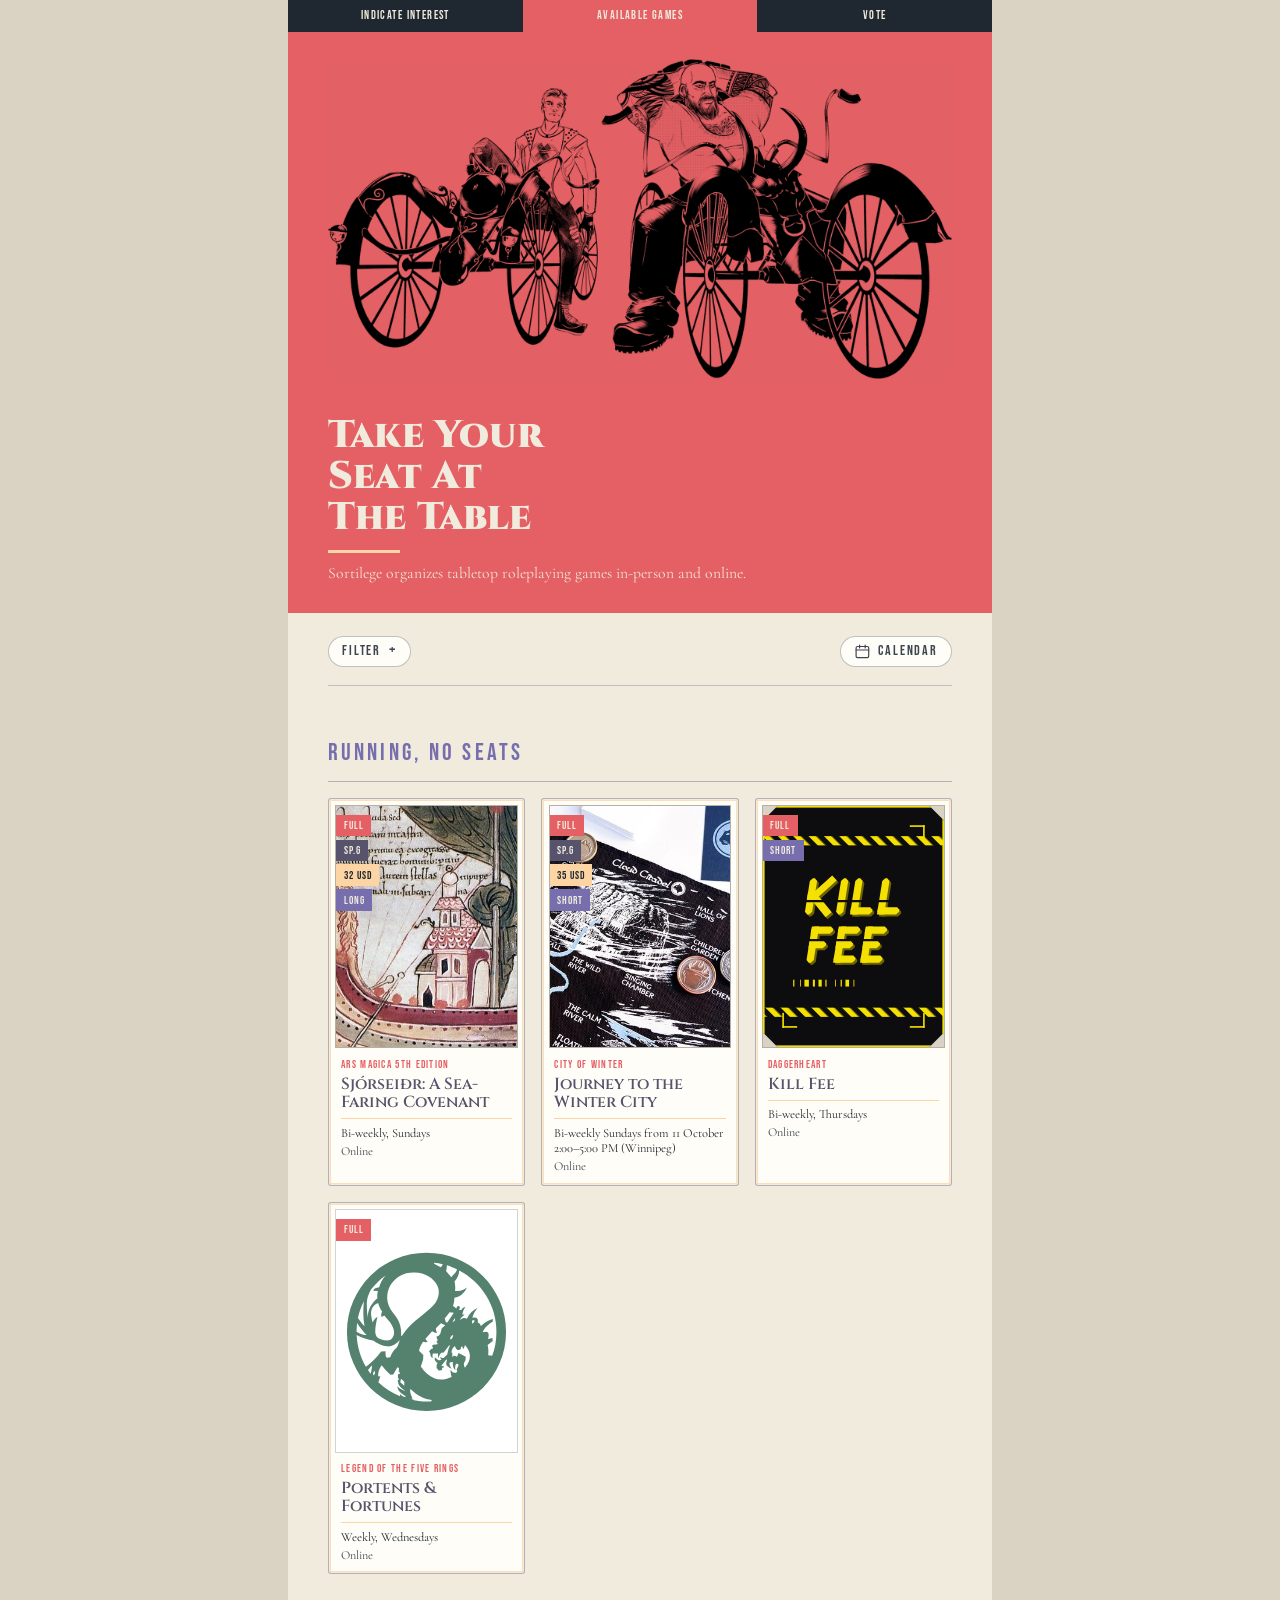
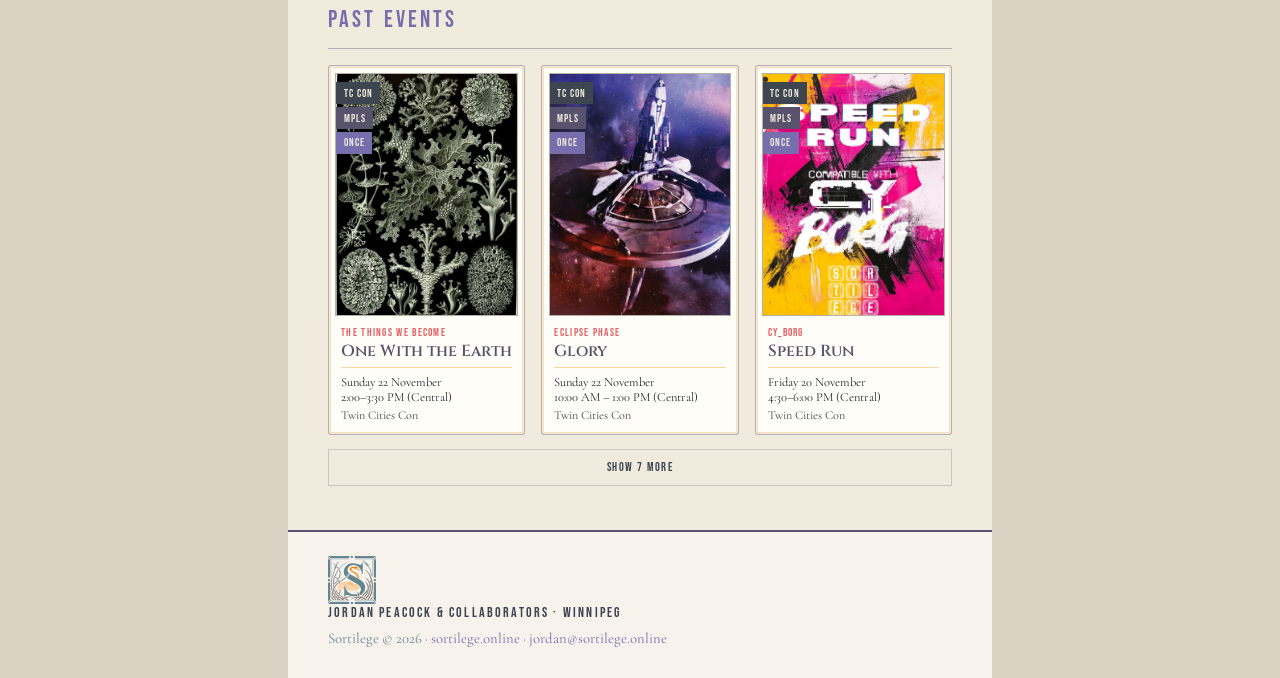
==== commit 0101b6ae: "Add Vote to the site switch Co-Authored-By: Claude Opus 5.5 <noreply@anthropic.com>" ====
--- a/index.html
+++ b/index.html
@@ -14,19 +14,20 @@
 <link rel="preconnect" href="https://fonts.googleapis.com">
 <link rel="preconnect" href="https://fonts.gstatic.com" crossorigin>
 <link href="https://fonts.googleapis.com/css2?family=Cinzel:wght@400;600;700;900&amp;family=Cormorant+Garamond:ital,wght@0,300;0,400;0,500;0,600;1,400&amp;family=Bebas+Neue&amp;display=swap" rel="stylesheet">
-<link rel="stylesheet" href="styles.css?v=53">
+<link rel="stylesheet" href="styles.css?v=54">
 </head>
 <body>
 <main class="sheet">
 
-  <!-- Sortilege has two front doors and a reader arrives at whichever the QR
-       code pointed at, so each names the other. The half you are on is a span
-       and not a link, because there is nowhere for it to go. Keep the two
-       labels and the order identical on landing.sortilege.online, or the pair
-       stops reading as one control when somebody crosses between them. -->
+  <!-- Sortilege has three front doors and a reader arrives at whichever the
+         QR code pointed at, so each names the others. The half you are on is a
+         span and not a link, because there is nowhere for it to go. Keep the
+         labels and the order identical on landing, rsvp and vote.sortilege.online,
+         or the bar stops reading as one control when somebody crosses between them. -->
   <nav class="siteswitch" aria-label="Sortilege sites">
     <a class="siteswitch__off" href="https://landing.sortilege.online/">Indicate Interest</a>
     <span class="siteswitch__on" aria-current="page">Available Games</span>
+    <a class="siteswitch__off" href="https://vote.sortilege.online/">Vote</a>
   </nav>
 
   <header class="hero">
--- a/styles.css
+++ b/styles.css
@@ -1404,3 +1404,7 @@
   .calendar__event { font-size: 0.68rem; padding: 0.18rem 0.3rem; }
   .calendar__weekday { font-size: 0.76rem; }
 }
+
+/* Three halves now (Indicate Interest, Available Games, Vote): where two ink
+   halves sit side by side, a hairline keeps them apart. */
+.siteswitch__off + .siteswitch__off { border-left: 1px solid rgba(240, 235, 221, 0.25); }
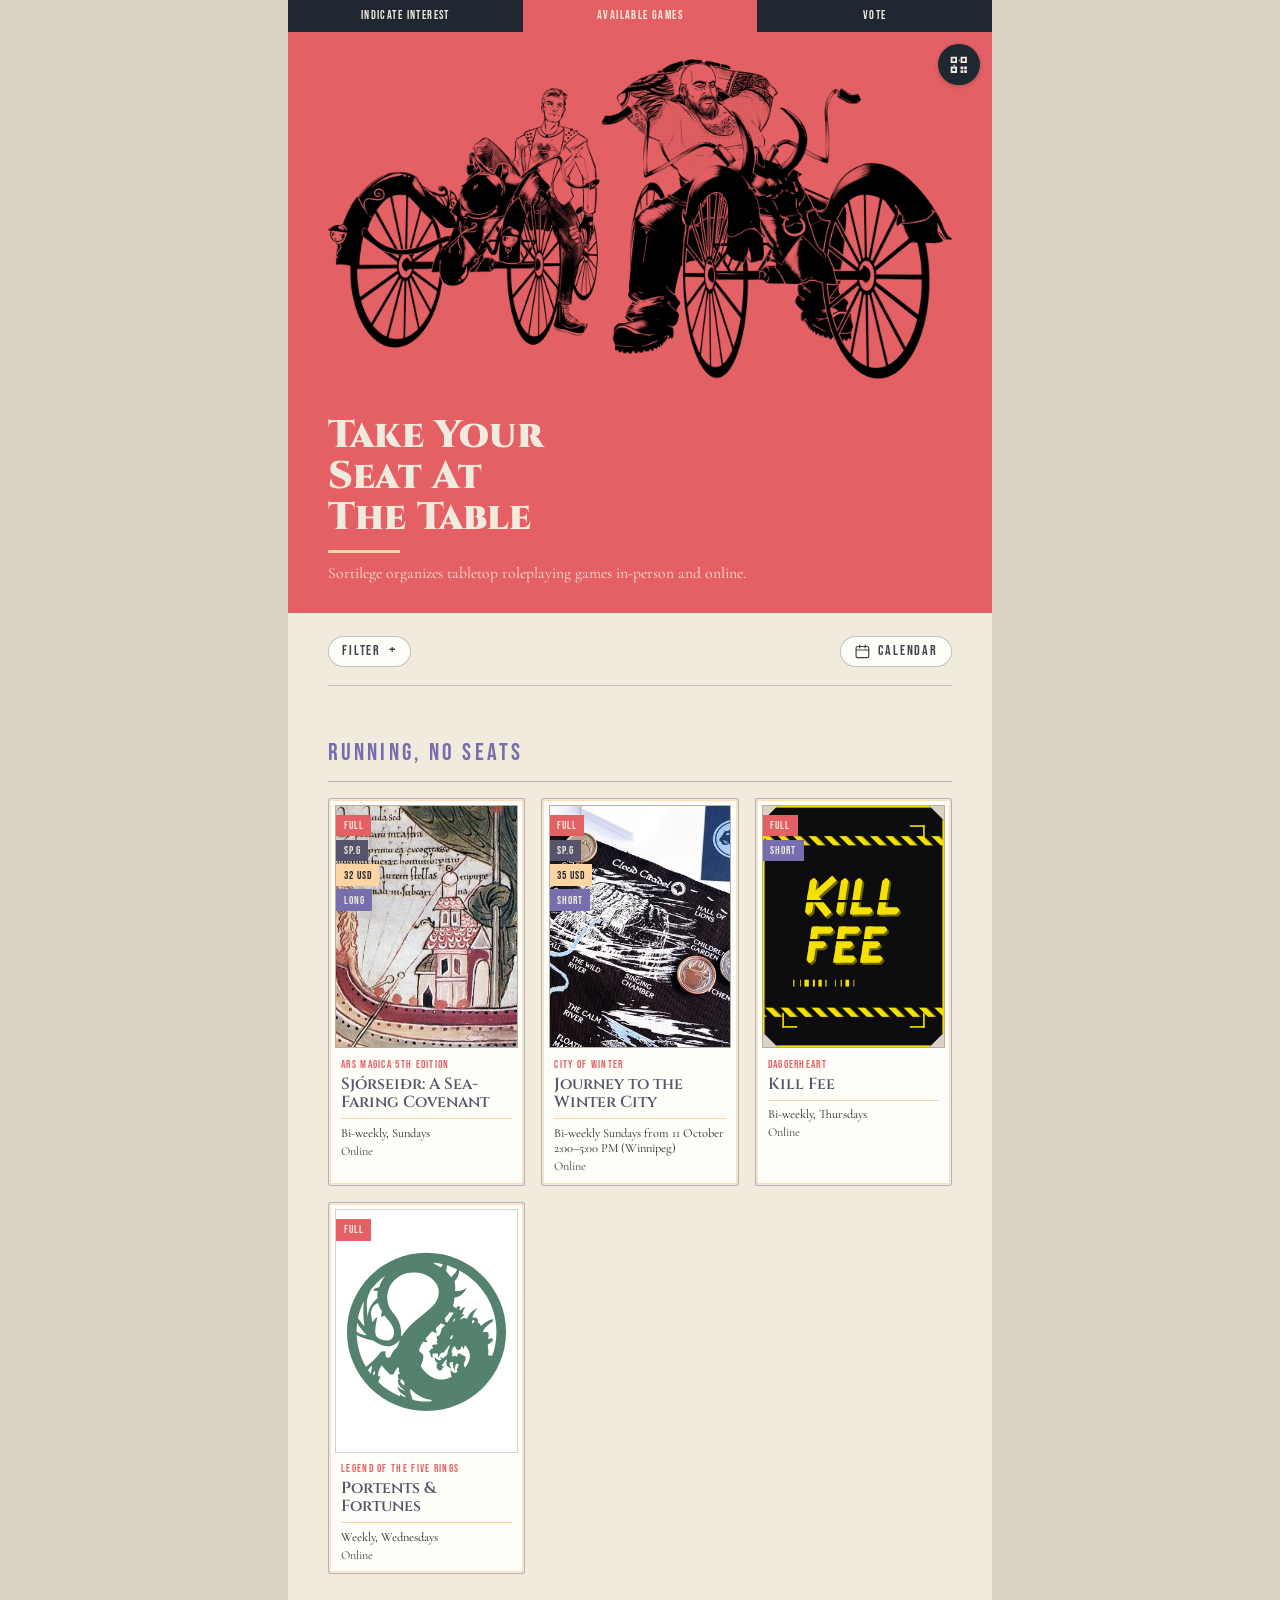
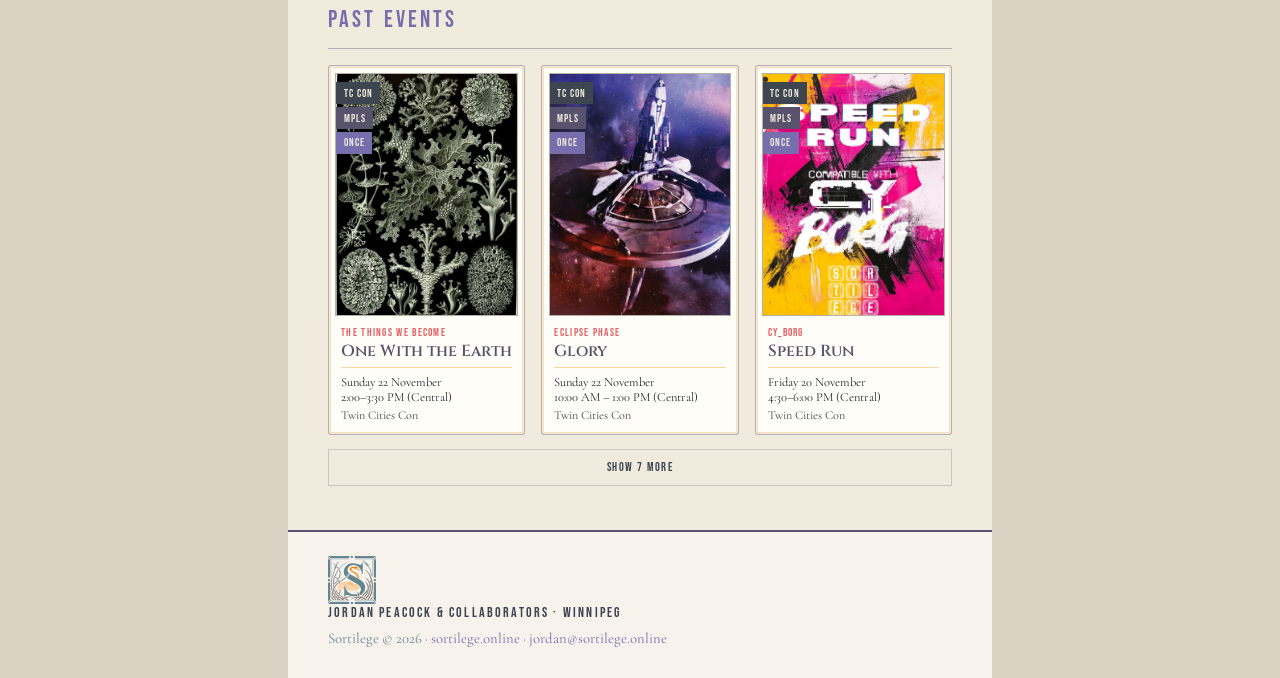
==== commit a671b835: "QR code button on the hero A round button top right of the hero opens a scannable code for this site" ====
--- a/index.html
+++ b/index.html
@@ -14,7 +14,7 @@
 <link rel="preconnect" href="https://fonts.googleapis.com">
 <link rel="preconnect" href="https://fonts.gstatic.com" crossorigin>
 <link href="https://fonts.googleapis.com/css2?family=Cinzel:wght@400;600;700;900&amp;family=Cormorant+Garamond:ital,wght@0,300;0,400;0,500;0,600;1,400&amp;family=Bebas+Neue&amp;display=swap" rel="stylesheet">
-<link rel="stylesheet" href="styles.css?v=54">
+<link rel="stylesheet" href="styles.css?v=55">
 </head>
 <body>
 <main class="sheet">
@@ -315,5 +315,6 @@
 <script src="data.js?v=53"></script>
 <script src="shared.js?v=53"></script>
 <script src="app.js?v=53"></script>
+<script src="qr.js?v=1" data-url="https://rsvp.sortilege.online/"></script>
 </body>
 </html>
--- a/styles.css
+++ b/styles.css
@@ -1408,3 +1408,88 @@
 /* Three halves now (Indicate Interest, Available Games, Vote): where two ink
    halves sit side by side, a hairline keeps them apart. */
 .siteswitch__off + .siteswitch__off { border-left: 1px solid rgba(240, 235, 221, 0.25); }
+
+/* ---------- QR code ---------- */
+/* Built by qr.js; the same block is in landing, rsvp and vote. A round ink
+   button in the top corner of the hero opens a scannable code for the site:
+   the whole screen on a phone, a card over a dimmed page on anything wider.
+   Any tap closes it. */
+
+.hero { position: relative; }
+
+.qrbtn {
+  position: absolute;
+  z-index: 5;
+  top: 0.75rem;
+  right: 0.75rem;
+  display: grid;
+  place-items: center;
+  width: 2.6rem;
+  height: 2.6rem;
+  padding: 0;
+  color: var(--paper);
+  background: var(--ink);
+  border: 0;
+  border-radius: 50%;
+  box-shadow: 0 1px 4px rgba(31, 39, 48, 0.3);
+  cursor: pointer;
+}
+
+.qrbtn svg { width: 1.35rem; height: 1.35rem; fill: currentColor; }
+.qrbtn:hover { background: var(--plum); }
+.qrbtn:focus-visible { outline: 2px solid var(--gold); outline-offset: 2px; }
+
+.qrsheet {
+  position: fixed;
+  inset: 0;
+  z-index: 100;
+  display: flex;
+  align-items: center;
+  justify-content: center;
+  padding: 1.5rem;
+  background: #fff;
+  cursor: pointer;
+}
+
+.qrsheet[hidden] { display: none; }
+.qrsheet:focus { outline: none; }
+
+.qrsheet__card { width: 100%; max-width: 30rem; text-align: center; }
+
+.qrsheet__code {
+  display: block;
+  width: min(100%, 75vh);
+  height: auto;
+  margin: 0 auto;
+  image-rendering: pixelated;
+}
+
+.qrsheet__url {
+  margin: 1rem 0 0;
+  font-family: var(--label);
+  font-size: 1.4rem;
+  letter-spacing: 0.1em;
+  color: var(--ink);
+}
+
+.qrsheet__hint {
+  margin: 0.4rem 0 0;
+  font-size: 0.95rem;
+  font-style: italic;
+  color: var(--ink-soft);
+}
+
+/* The page under a full-screen code should not scroll along with a stray swipe. */
+body.has-qr { overflow: hidden; }
+
+@media (min-width: 40rem) {
+  .qrsheet { background: rgba(31, 39, 48, 0.72); }
+  .qrsheet__card {
+    max-width: 24rem;
+    padding: 1.75rem;
+    background: #fff;
+    border-radius: 3px;
+    box-shadow: 0 10px 40px rgba(0, 0, 0, 0.35);
+  }
+  .qrsheet__code { width: 100%; }
+}
